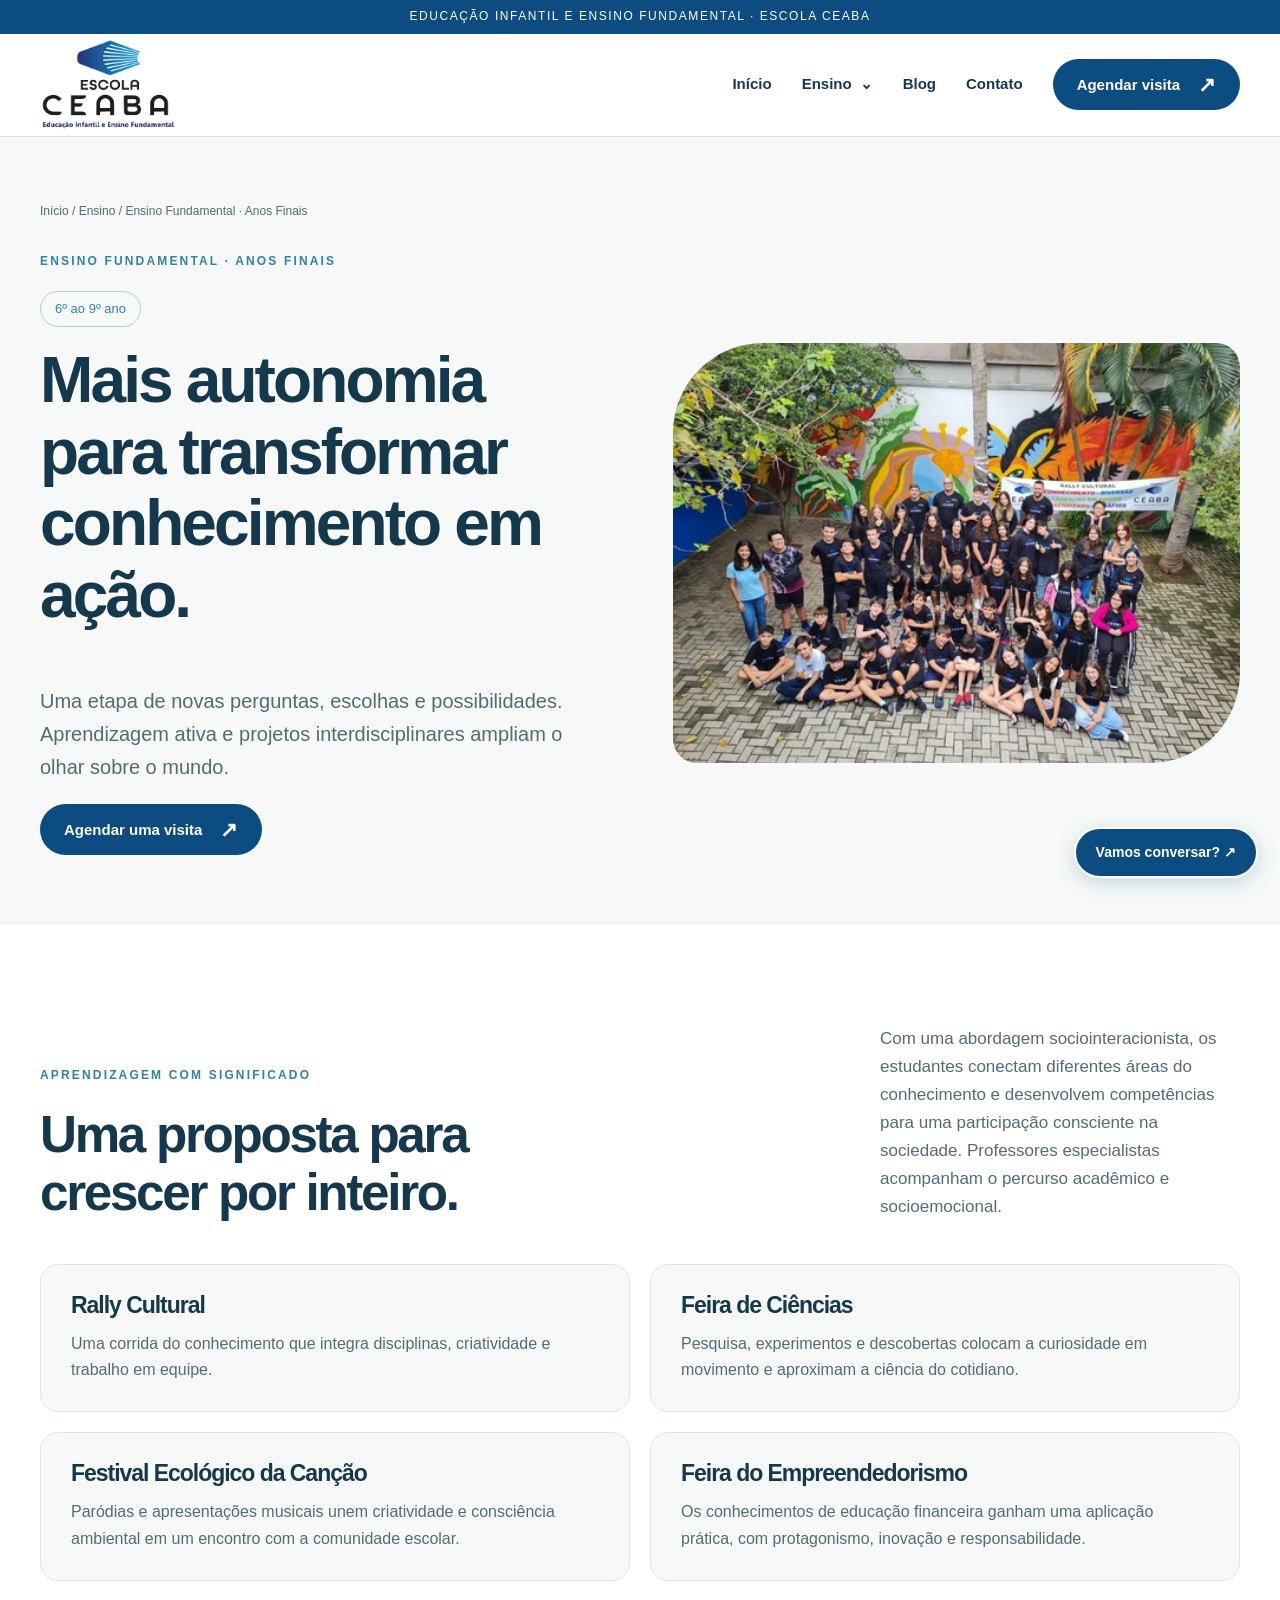
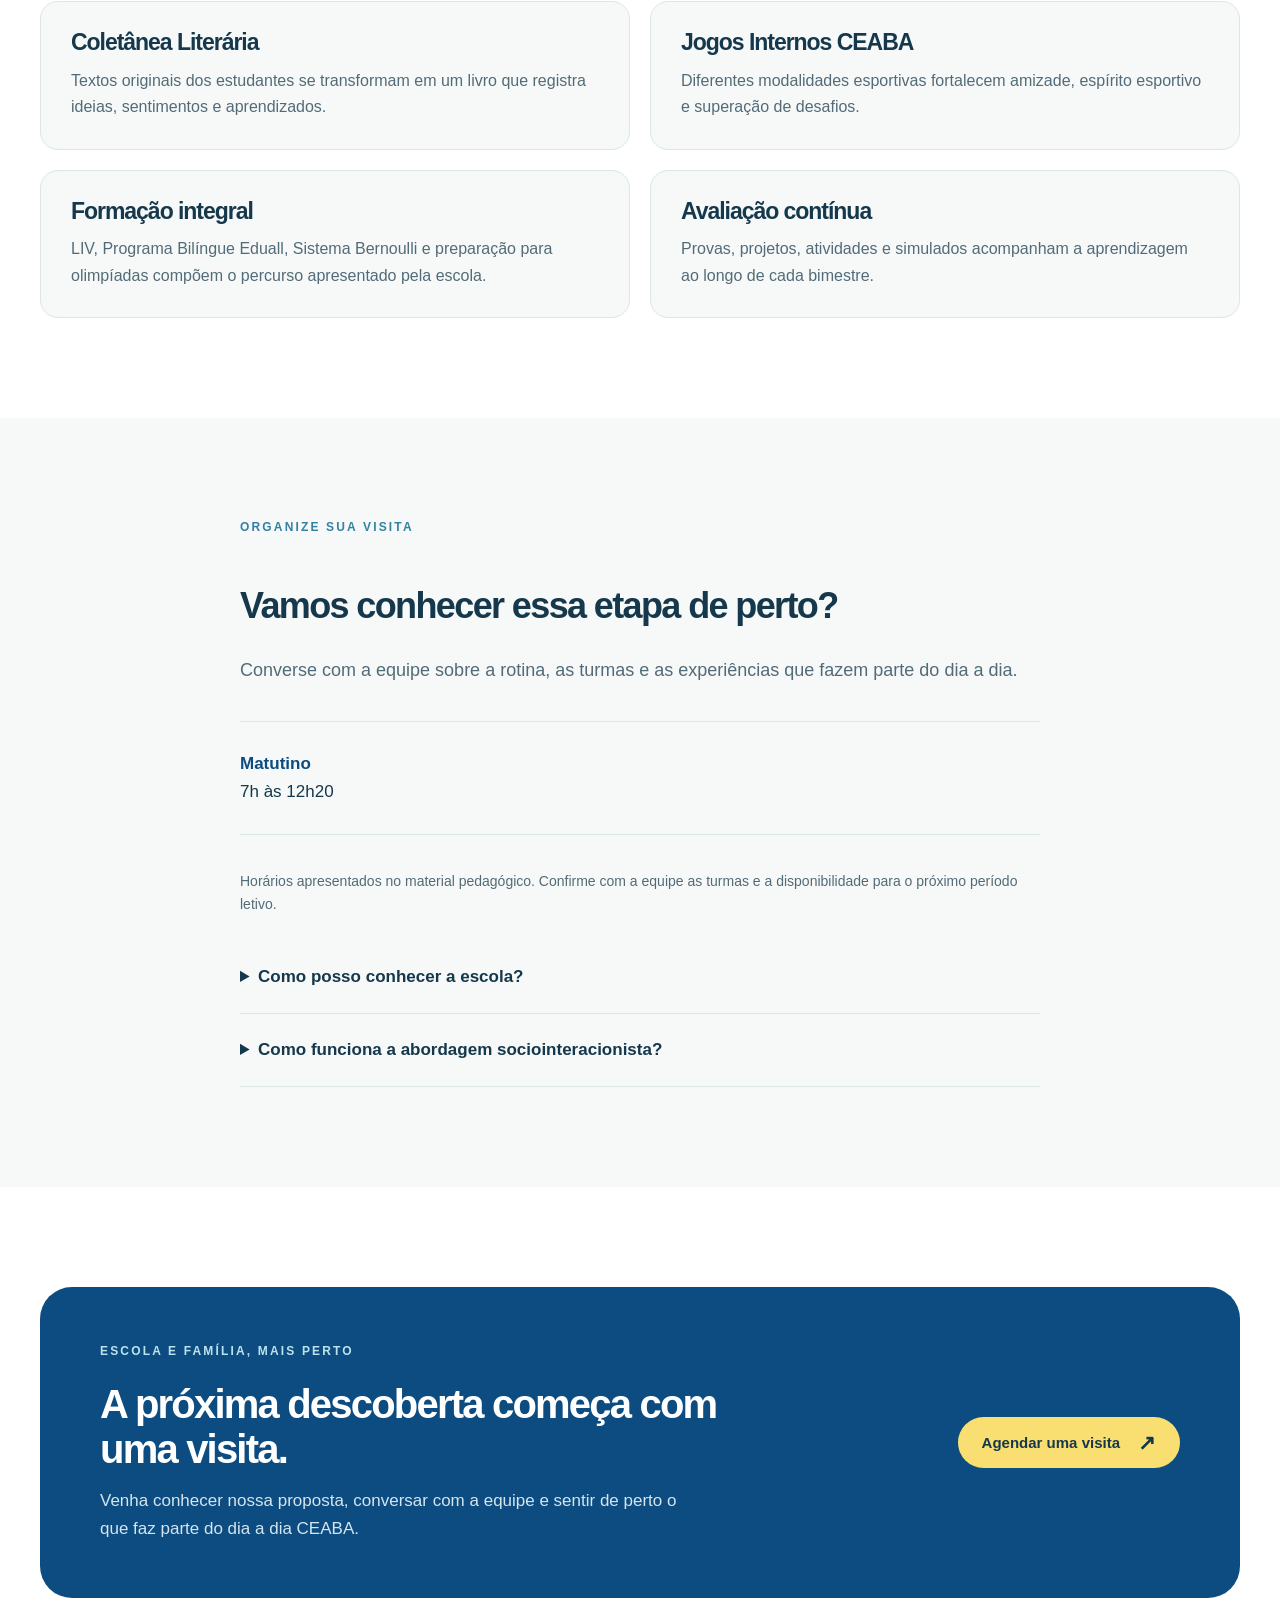
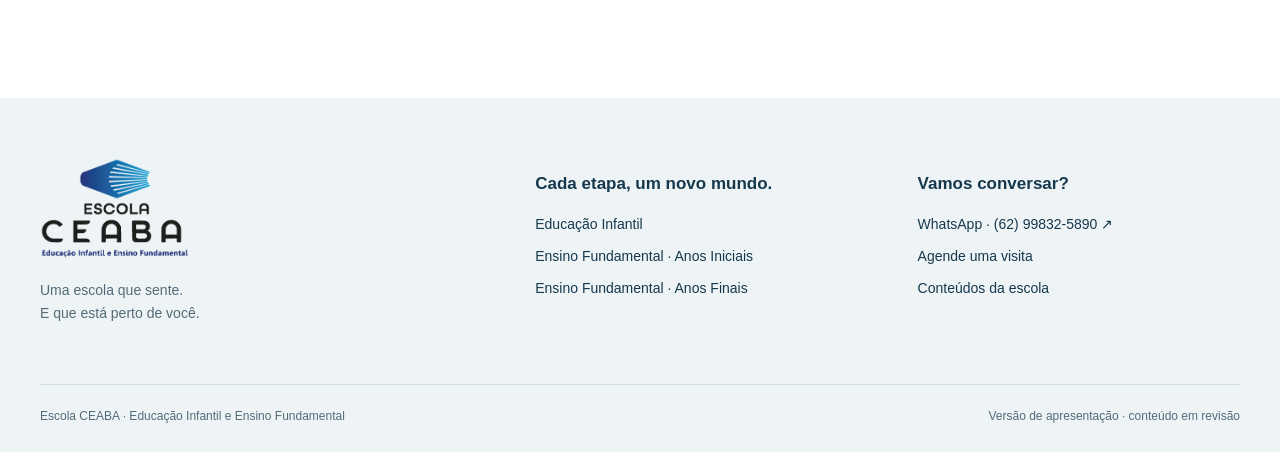
==== public/anos-finais.html @ 1a205216 "Cria primeira prévia do site CEABA compatível com HostGator" ====
<!doctype html>
<html lang="pt-BR"><head><meta charset="utf-8"><meta name="viewport" content="width=device-width,initial-scale=1">
<title>Ensino Fundamental · Anos Finais | Escola CEABA</title><meta name="description" content="Uma etapa de novas perguntas, escolhas e possibilidades. Aprendizagem ativa e projetos interdisciplinares ampliam o olhar sobre o mundo.">
<meta name="robots" content="noindex,nofollow"><meta name="theme-color" content="#0d4c80">
<meta property="og:title" content="Ensino Fundamental · Anos Finais | Escola CEABA"><meta property="og:description" content="Uma etapa de novas perguntas, escolhas e possibilidades. Aprendizagem ativa e projetos interdisciplinares ampliam o olhar sobre o mundo."><meta property="og:type" content="website"><meta property="og:locale" content="pt_BR">
<link rel="icon" href="assets/logo.png"><link rel="stylesheet" href="assets/style.css"><script src="assets/app.js" defer></script></head>
<body><a class="skip" href="#conteudo">Pular para o conteúdo</a><div class="topline">EDUCAÇÃO INFANTIL E ENSINO FUNDAMENTAL · ESCOLA CEABA</div>
<header class="header"><div class="wrap"><a class="brand" href="index.html" aria-label="Escola CEABA — início"><img src="assets/logo.png" alt="Escola CEABA" width="137" height="91"></a>
<button class="mobile-toggle" aria-controls="navigation" aria-expanded="false">Menu ☰</button>
<nav class="nav" id="navigation" aria-label="Navegação principal"><a href="index.html">Início</a><details><summary>Ensino</summary><div class="subnav"><a href="educacao-infantil.html">Educação Infantil</a><a href="anos-iniciais.html">Anos Iniciais · 1º ao 5º</a><a href="anos-finais.html" aria-current="page">Anos Finais · 6º ao 9º</a></div></details><a href="blog.html">Blog</a><a href="contato.html">Contato</a><a class="button " href="https://wa.me/5562998325890?text=Ol%C3%A1%21%20Estou%20entrando%20em%20contato%20atrav%C3%A9s%20do%20SITE%20para%20agendar%20uma%20visita." target="_blank" rel="noopener noreferrer">Agendar visita<span class="arrow" aria-hidden="true">↗</span></a></nav></div></header>
<main id="conteudo"><section class="page-hero"><div class="wrap"><div class="crumb"><a href="index.html">Início</a> / Ensino / Ensino Fundamental · Anos Finais</div><div class="split"><div><span class="eyebrow">Ensino Fundamental · Anos Finais</span><span class="age">6º ao 9º ano</span><h1>Mais autonomia para transformar conhecimento em ação.</h1><p class="lead">Uma etapa de novas perguntas, escolhas e possibilidades. Aprendizagem ativa e projetos interdisciplinares ampliam o olhar sobre o mundo.</p><a class="button " href="https://wa.me/5562998325890?text=Ol%C3%A1%21%20Estou%20entrando%20em%20contato%20atrav%C3%A9s%20do%20SITE%20para%20agendar%20uma%20visita." target="_blank" rel="noopener noreferrer">Agendar uma visita<span class="arrow" aria-hidden="true">↗</span></a></div><img src="assets/finais.webp" alt="Vivência pedagógica da Escola CEABA" class="" loading="eager" decoding="async"></div></div></section><section class="section"><div class="wrap"><div class="section-head"><div><span class="eyebrow">APRENDIZAGEM COM SIGNIFICADO</span><h2>Uma proposta para<br>crescer por inteiro.</h2></div><p>Com uma abordagem sociointeracionista, os estudantes conectam diferentes áreas do conhecimento e desenvolvem competências para uma participação consciente na sociedade. Professores especialistas acompanham o percurso acadêmico e socioemocional.</p></div><div class="projects"><article class="project"><h3>Rally Cultural</h3><p>Uma corrida do conhecimento que integra disciplinas, criatividade e trabalho em equipe.</p></article><article class="project"><h3>Feira de Ciências</h3><p>Pesquisa, experimentos e descobertas colocam a curiosidade em movimento e aproximam a ciência do cotidiano.</p></article><article class="project"><h3>Festival Ecológico da Canção</h3><p>Paródias e apresentações musicais unem criatividade e consciência ambiental em um encontro com a comunidade escolar.</p></article><article class="project"><h3>Feira do Empreendedorismo</h3><p>Os conhecimentos de educação financeira ganham uma aplicação prática, com protagonismo, inovação e responsabilidade.</p></article><article class="project"><h3>Coletânea Literária</h3><p>Textos originais dos estudantes se transformam em um livro que registra ideias, sentimentos e aprendizados.</p></article><article class="project"><h3>Jogos Internos CEABA</h3><p>Diferentes modalidades esportivas fortalecem amizade, espírito esportivo e superação de desafios.</p></article><article class="project"><h3>Formação integral</h3><p>LIV, Programa Bilíngue Eduall, Sistema Bernoulli e preparação para olimpíadas compõem o percurso apresentado pela escola.</p></article><article class="project"><h3>Avaliação contínua</h3><p>Provas, projetos, atividades e simulados acompanham a aprendizagem ao longo de cada bimestre.</p></article></div></div></section><section class="section soft"><div class="wrap content"><span class="eyebrow">ORGANIZE SUA VISITA</span><h2>Vamos conhecer essa etapa de perto?</h2><p>Converse com a equipe sobre a rotina, as turmas e as experiências que fazem parte do dia a dia.</p><div class="schedule"><div><strong>Matutino</strong>7h às 12h20</div></div><p style="font-size:14px">Horários apresentados no material pedagógico. Confirme com a equipe as turmas e a disponibilidade para o próximo período letivo.</p><div class="faq"><details><summary>Como posso conhecer a escola?</summary><p>Agende uma visita pelo WhatsApp. Nossa equipe poderá conversar sobre a proposta pedagógica e combinar um horário para receber sua família.</p></details><details><summary>Como funciona a abordagem sociointeracionista?</summary><p>A aprendizagem é construída por meio das interações, das experiências e da participação ativa dos estudantes. O professor faz a mediação, reconhecendo o repertório e o desenvolvimento de cada aluno.</p></details></div></div></section><section class="section"><div class="wrap"><div class="wide-cta"><div><span class="eyebrow" style="color:#bce3ed">ESCOLA E FAMÍLIA, MAIS PERTO</span><h2>A próxima descoberta começa com uma visita.</h2><p>Venha conhecer nossa proposta, conversar com a equipe e sentir de perto o que faz parte do dia a dia CEABA.</p></div><a class="button yellow" href="https://wa.me/5562998325890?text=Ol%C3%A1%21%20Estou%20entrando%20em%20contato%20atrav%C3%A9s%20do%20SITE%20para%20agendar%20uma%20visita." target="_blank" rel="noopener noreferrer">Agendar uma visita<span class="arrow" aria-hidden="true">↗</span></a></div></div></section></main>
<footer class="footer"><div class="wrap"><div class="footer-grid"><div><img src="assets/logo.png" alt="Escola CEABA" width="150" height="101" loading="lazy"><p>Uma escola que sente.<br>E que está perto de você.</p></div><div><h3>Cada etapa, um novo mundo.</h3><a href="educacao-infantil.html">Educação Infantil</a><a href="anos-iniciais.html">Ensino Fundamental · Anos Iniciais</a><a href="anos-finais.html">Ensino Fundamental · Anos Finais</a></div><div><h3>Vamos conversar?</h3><a href="https://wa.me/5562998325890?text=Ol%C3%A1%21%20Estou%20entrando%20em%20contato%20atrav%C3%A9s%20do%20SITE%20para%20agendar%20uma%20visita." target="_blank" rel="noopener noreferrer">WhatsApp · (62) 99832-5890 ↗</a><a href="contato.html">Agende uma visita</a><a href="blog.html">Conteúdos da escola</a></div></div><div class="footer-bottom"><span>Escola CEABA · Educação Infantil e Ensino Fundamental</span><span>Versão de apresentação · conteúdo em revisão</span></div></div></footer>
<a class="whatsapp" href="https://wa.me/5562998325890?text=Ol%C3%A1%21%20Estou%20entrando%20em%20contato%20atrav%C3%A9s%20do%20SITE%20para%20agendar%20uma%20visita." target="_blank" rel="noopener noreferrer" aria-label="Conversar com a Escola CEABA pelo WhatsApp (abre em nova aba)">Vamos conversar? ↗</a></body></html>
---- public/assets/style.css ----
@charset "UTF-8";
:root{--navy:#0d4c80;--blue:#3381a4;--sky:#86ccdb;--ink:#16384c;--muted:#536b78;--paper:#f6f9f8;--yellow:#f9df72;--line:#dce6e9;--radius:24px}*{box-sizing:border-box}html{scroll-behavior:smooth;scroll-padding-top:120px}body{margin:0;color:var(--ink);font-family:"Trebuchet MS",Arial,sans-serif;font-size:17px;line-height:1.65;background:white}a{color:inherit;text-decoration:none}button{font:inherit;cursor:pointer}img{max-width:100%;display:block}h1,h2,h3,p{margin-top:0}h1,h2,h3{line-height:1.12;letter-spacing:-.045em}h1{font-size:clamp(44px,5.8vw,84px);font-weight:700}h2{font-size:clamp(32px,4vw,53px)}h3{font-size:26px}p{color:var(--muted)}.wrap{width:min(1200px,calc(100% - 64px));margin:auto}.skip{position:fixed;top:-100px;left:16px;padding:12px;background:white;z-index:100}.skip:focus{top:12px}:focus-visible{outline:3px solid #be6a00;outline-offset:5px}.topline{background:var(--navy);color:white;font-size:12px;letter-spacing:.13em;padding:7px;text-align:center}.header{position:sticky;top:0;background:#fffffff5;backdrop-filter:blur(15px);z-index:20;border-bottom:1px solid var(--line)}.header .wrap{display:flex;align-items:center;justify-content:space-between;gap:30px;min-height:102px}.brand img{width:137px;height:91px;object-fit:contain}.nav{display:flex;gap:30px;align-items:center;font-size:15px;font-weight:700}.nav>a:not(.button),.nav summary{padding:16px 0}.nav a[aria-current=page]{color:var(--blue)}.nav details{position:relative}.nav summary{cursor:pointer;list-style:none}.nav summary::after{content:'⌄';margin-left:8px}.subnav{position:absolute;top:100%;left:-22px;min-width:260px;background:white;box-shadow:0 15px 40px #123b5020;padding:14px;border-radius:15px;border:1px solid var(--line)}.subnav a{display:block;padding:12px;border-radius:8px}.subnav a:hover{background:var(--paper)}.button{display:inline-flex;align-items:center;justify-content:center;gap:18px;border:1px solid transparent;background:var(--navy);color:white;border-radius:100px;padding:14px 23px;font-size:15px;font-weight:700;line-height:1.4;transition:background .2s,transform .2s}.button:hover{background:#07395f;transform:translateY(-2px)}.button.light{background:white;color:var(--navy)}.button.yellow{background:var(--yellow);color:var(--ink)}.button.outline{background:transparent;color:var(--navy);border-color:#8aa4b4}.arrow{font-size:21px;line-height:1}.mobile-toggle{display:none}.eyebrow{display:block;text-transform:uppercase;font-size:12px;letter-spacing:.18em;font-weight:700;color:var(--blue);margin-bottom:20px}.hero{background:var(--paper);position:relative;overflow:hidden}.hero-grid{display:grid;grid-template-columns:1.03fr 1fr;gap:50px;align-items:center;padding-top:74px;padding-bottom:76px}.hero h1{margin-bottom:26px}.hero h1 em{font-style:normal;color:var(--blue)}.hero .intro{max-width:480px;font-size:18px;margin-bottom:30px}.hero-actions{display:flex;gap:22px;align-items:center;flex-wrap:wrap}.text-link{font-weight:700;font-size:15px;border-bottom:1px solid #8ca6b5;padding:6px 0}.hero-visual{position:relative;padding:24px 0 34px 30px;min-height:525px}.photo-main{width:78%;height:470px;object-fit:cover;image-rendering:auto;border-radius:150px 150px 26px 26px;position:relative;z-index:2}.photo-small{position:absolute;bottom:0;right:0;width:45%;height:250px;object-fit:cover;border:8px solid var(--paper);border-radius:90px 20px 90px 20px;z-index:3}.visual-circle{width:440px;height:440px;position:absolute;right:-30px;top:15px;border-radius:50%;background:#dceff2}.sun{position:absolute;left:0;top:5px;color:var(--blue);font-size:76px;line-height:1;z-index:3}.photo-note{position:absolute;bottom:5px;left:0;z-index:4;background:white;padding:15px 22px;border-radius:14px;box-shadow:0 6px 25px #173d4912;font-size:13px;line-height:1.4}.photo-note strong{display:block;color:var(--navy);font-size:17px}.hero-bottom{border-top:1px solid var(--line);display:flex;justify-content:space-between;gap:20px;padding:22px 0;font-size:13px;color:var(--muted)}.hero-bottom span::before{content:'✦';color:var(--blue);margin-right:10px}.section{padding:100px 0}.section.soft{background:var(--paper)}.section-head{display:flex;justify-content:space-between;gap:60px;align-items:flex-end;margin-bottom:43px}.section-head h2{max-width:600px;margin-bottom:0}.section-head p{max-width:360px;margin:0}.stages{display:grid;grid-template-columns:repeat(3,1fr);gap:25px}.stage{border-radius:var(--radius);overflow:hidden;background:var(--paper);border:1px solid var(--line);transition:transform .2s}.stage:hover{transform:translateY(-6px)}.stage>img{width:100%;height:270px;object-fit:cover}.stage-body{padding:28px}.stage .label{font-size:12px;color:var(--blue);text-transform:uppercase;letter-spacing:.1em}.stage h3{margin:10px 0 15px}.stage p{font-size:15px}.stage .more{display:flex;align-items:center;justify-content:space-between;font-size:14px;font-weight:700;padding-top:18px;border-top:1px solid var(--line);color:var(--navy)}.split{display:grid;grid-template-columns:1fr 1fr;gap:85px;align-items:center}.split-photo{position:relative}.split-photo>img{width:100%;height:510px;object-fit:cover;border-radius:26px 120px 26px 26px}.caption{margin-top:15px;font-size:12px;letter-spacing:.05em;color:var(--muted)}.quote-mark{font-size:80px;color:var(--sky);line-height:1;display:block}.split p{font-size:18px}.pillars{display:grid;grid-template-columns:repeat(4,1fr);gap:35px}.pillar{border-top:1px solid #9db5c3;padding-top:25px}.pillar-number{color:var(--blue);font-size:13px;margin-bottom:28px;display:block}.pillar h3{font-size:24px;letter-spacing:-.035em}.pillar p{font-size:15px}.wide-cta{background:var(--navy);color:white;border-radius:32px;padding:55px 60px;display:flex;align-items:center;justify-content:space-between;gap:30px;position:relative;overflow:hidden}.wide-cta h2{font-size:40px;max-width:620px;margin-bottom:15px}.wide-cta p{color:#d4e5ef;margin-bottom:0;max-width:590px}.wide-cta .button{flex-shrink:0}.story-grid{display:grid;grid-template-columns:repeat(3,1fr);gap:30px}.story img{width:100%;height:240px;object-fit:cover;border-radius:20px}.story .eyebrow{margin-top:24px;margin-bottom:12px;font-size:10px}.story h3{font-size:26px}.story p{font-size:15px}.story a:hover h3{text-decoration:underline}.footer{padding:60px 0 25px;background:#eef4f6}.footer-grid{display:grid;grid-template-columns:1.35fr 1fr 1fr;gap:60px}.footer img{width:150px;margin-bottom:20px}.footer p,.footer a{font-size:14px}.footer h3{font-size:17px;letter-spacing:0;margin:16px 0 20px}.footer a{display:block;margin:9px 0}.footer a:hover{text-decoration:underline}.footer-bottom{border-top:1px solid #d2dfe4;margin-top:45px;padding-top:22px;display:flex;justify-content:space-between;font-size:12px;color:var(--muted)}.whatsapp{position:fixed;bottom:22px;right:22px;z-index:30;background:var(--navy);color:white;box-shadow:0 5px 20px #0d4c8033;border:2px solid white;border-radius:40px;padding:12px 20px;font-size:14px;font-weight:700}.page-hero{padding:65px 0 70px;background:var(--paper)}.crumb{font-size:12px;color:var(--muted);margin-bottom:30px}.page-hero h1{font-size:clamp(40px,5vw,65px);max-width:800px}.page-hero .lead{font-size:20px;max-width:700px}.page-hero .split{gap:65px}.page-hero img{width:100%;height:420px;object-fit:cover;border-radius:90px 24px 90px 24px}.age{display:inline-block;margin-bottom:18px;border:1px solid #b2cbd5;border-radius:40px;padding:6px 14px;color:var(--blue);font-size:13px}.content{max-width:800px;margin:auto}.content h2{font-size:36px;margin-top:48px}.content p{font-size:18px}.projects{display:grid;grid-template-columns:1fr 1fr;gap:20px}.project{padding:28px 30px;background:var(--paper);border-radius:18px;border:1px solid var(--line)}.project h3{font-size:23px;margin-bottom:12px}.project p{font-size:16px;margin:0}.schedule{display:flex;gap:35px;padding:28px 0;border-top:1px solid var(--line);border-bottom:1px solid var(--line);margin:35px 0}.schedule strong{display:block;color:var(--navy)}.faq{margin-top:25px}.faq details{border-bottom:1px solid var(--line);padding:22px 0}.faq summary{font-weight:700;cursor:pointer}.faq p{padding-top:15px;margin-bottom:0}.contact-grid{display:grid;grid-template-columns:1fr 1fr;gap:50px}.contact-box{border:1px solid var(--line);border-radius:24px;padding:36px}.contact-box h2{font-size:30px}.contact-box ul{padding-left:20px;color:var(--muted)}.notice{background:#fff9e7;padding:20px 25px;border-left:3px solid #e8c45c;border-radius:5px;color:#615337;font-size:14px}.article-meta{font-size:12px;text-transform:uppercase;letter-spacing:.12em;color:var(--blue)}.article-cover{width:100%;max-height:480px;object-fit:cover;border-radius:24px;margin-bottom:45px}.article-nav{margin-bottom:30px}.visually-hidden{position:absolute;width:1px;height:1px;overflow:hidden;clip:rect(0,0,0,0)}
@media(min-width:1450px){.hero-grid{padding-top:90px;padding-bottom:90px}}@media(max-width:1000px){.nav{gap:18px}.header .wrap{gap:20px}.hero-grid{gap:20px}.hero-visual{min-height:450px}.photo-main{height:390px}.photo-small{height:220px}.visual-circle{width:330px;height:330px}.split{gap:40px}.pillars{grid-template-columns:1fr 1fr}.stage>img{height:220px}.stage-body{padding:22px}.wide-cta{padding:40px}.wide-cta h2{font-size:34px}.nav .button{padding:12px 17px}}
@media(max-width:760px){.wrap{width:calc(100% - 36px)}.topline{font-size:10px}.header .wrap{min-height:82px}.brand img{width:111px;height:73px}.mobile-toggle{display:block;padding:10px 16px;background:white;border:1px solid var(--line);border-radius:30px;font-size:14px}.nav{display:none;position:absolute;top:100%;left:0;width:100%;background:white;padding:20px;box-shadow:0 20px 30px #123b5015;align-items:stretch;gap:7px;border-bottom:1px solid var(--line)}.nav.open{display:flex;flex-direction:column}.nav>a:not(.button),.nav summary{padding:10px}.subnav{position:static;box-shadow:none;margin-bottom:10px;min-width:0;border:0;background:var(--paper)}.hero-grid{grid-template-columns:1fr;padding-top:45px;padding-bottom:35px}.hero h1{font-size:52px;max-width:520px}.hero .intro{font-size:17px}.hero-visual{width:min(500px,100%);margin:20px auto 0;min-height:400px;padding-left:20px}.photo-main{height:350px}.photo-small{height:205px}.visual-circle{right:0;width:300px;height:300px}.sun{font-size:60px}.photo-note{padding:12px 16px;font-size:11px}.photo-note strong{font-size:15px}.hero-bottom{flex-wrap:wrap;justify-content:center;gap:10px 22px;font-size:11px}.section{padding:62px 0}.section-head{display:block;margin-bottom:30px}.section-head p{margin-top:22px}.stages,.story-grid{grid-template-columns:1fr}.stage{display:grid;grid-template-columns:38% 1fr}.stage>img{height:100%;min-height:280px}.stage-body{padding:22px}.stage h3{font-size:27px}.split,.contact-grid{grid-template-columns:1fr;gap:35px}.split-photo>img{height:390px}.split h2{font-size:36px}.pillar-number{margin-bottom:18px}.pillar h3{font-size:23px}.pillars{gap:25px}.wide-cta{display:block;padding:33px 27px;border-radius:24px}.wide-cta h2{font-size:33px}.wide-cta .button{margin-top:25px}.story-grid{gap:40px}.story{display:grid;grid-template-columns:1fr}.story img{height:270px}.footer-grid{grid-template-columns:1fr;gap:20px}.footer-bottom{display:block;padding-bottom:55px}.footer-bottom span{display:block;margin-bottom:7px}.whatsapp{font-size:12px;padding:10px 15px;right:14px;bottom:14px}.page-hero{padding:40px 0 45px}.page-hero .split{gap:30px}.page-hero h1{font-size:44px}.page-hero img{height:320px}.projects{grid-template-columns:1fr}.schedule{flex-direction:column;gap:15px}.content h2{font-size:30px}.contact-box{padding:26px}}@media(prefers-reduced-motion:reduce){html{scroll-behavior:auto}*,*::before,*::after{transition:none!important;animation:none!important}}
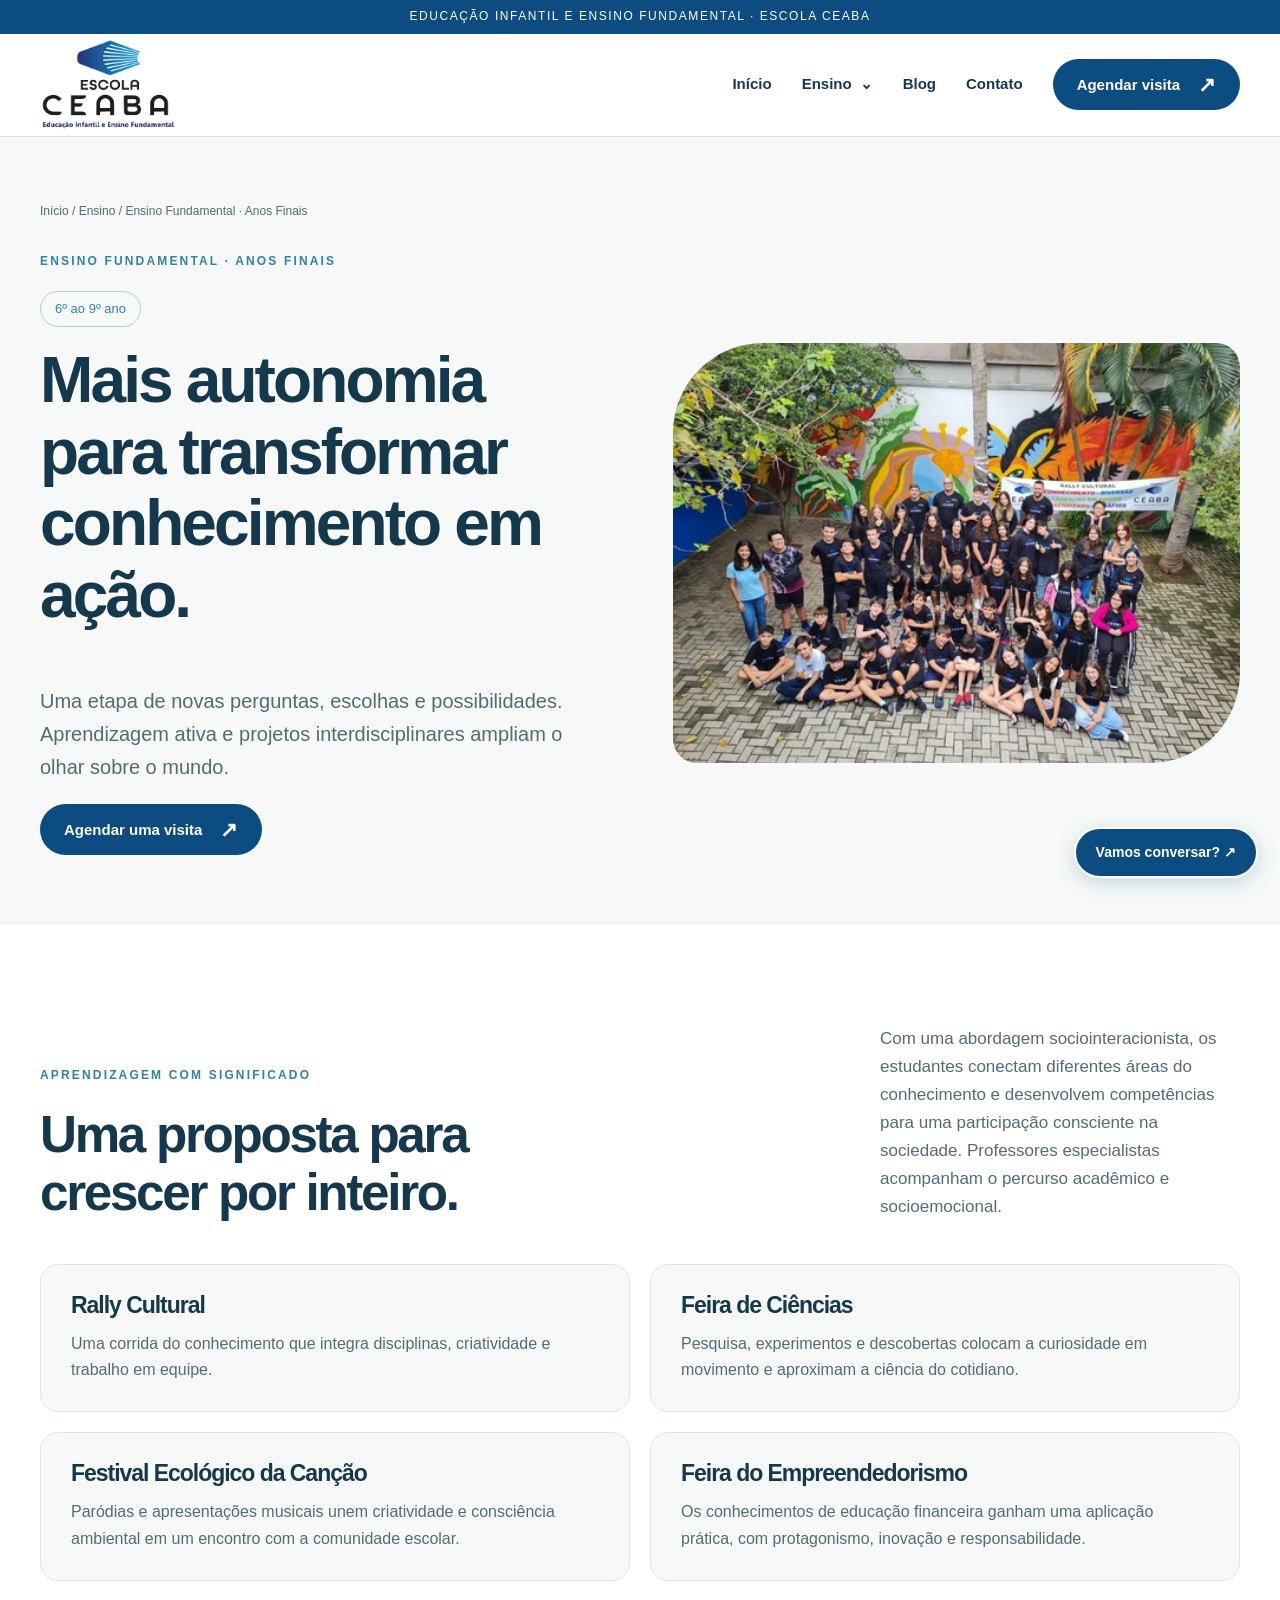
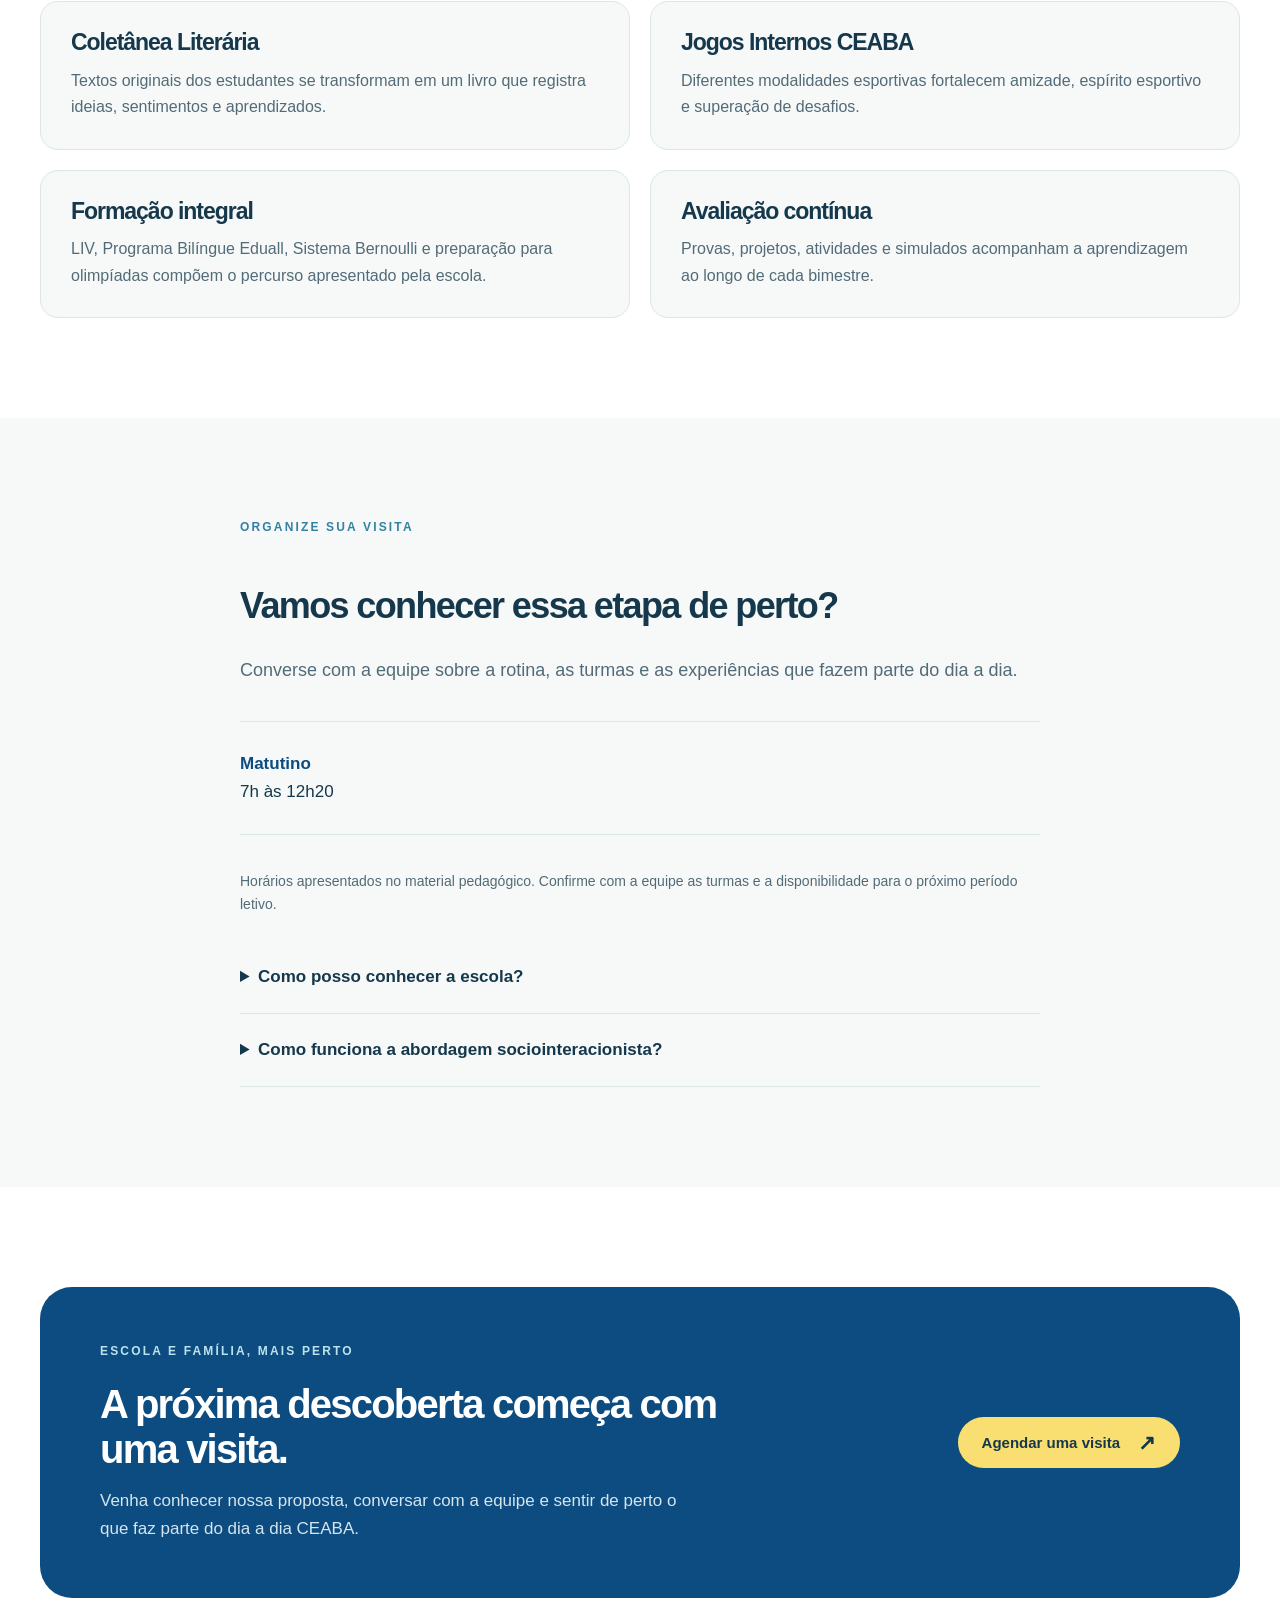
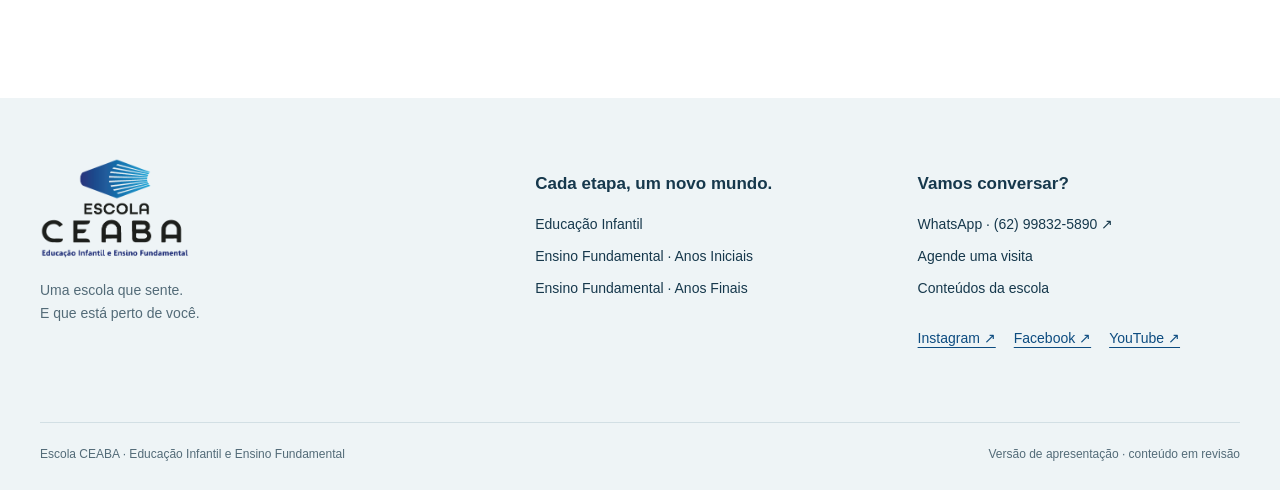
==== commit eb590e68: "Adiciona redes sociais oficiais e registra necessidade de painel" ====
--- a/public/anos-finais.html
+++ b/public/anos-finais.html
@@ -9,5 +9,5 @@
 <button class="mobile-toggle" aria-controls="navigation" aria-expanded="false">Menu ☰</button>
 <nav class="nav" id="navigation" aria-label="Navegação principal"><a href="index.html">Início</a><details><summary>Ensino</summary><div class="subnav"><a href="educacao-infantil.html">Educação Infantil</a><a href="anos-iniciais.html">Anos Iniciais · 1º ao 5º</a><a href="anos-finais.html" aria-current="page">Anos Finais · 6º ao 9º</a></div></details><a href="blog.html">Blog</a><a href="contato.html">Contato</a><a class="button " href="https://wa.me/5562998325890?text=Ol%C3%A1%21%20Estou%20entrando%20em%20contato%20atrav%C3%A9s%20do%20SITE%20para%20agendar%20uma%20visita." target="_blank" rel="noopener noreferrer">Agendar visita<span class="arrow" aria-hidden="true">↗</span></a></nav></div></header>
 <main id="conteudo"><section class="page-hero"><div class="wrap"><div class="crumb"><a href="index.html">Início</a> / Ensino / Ensino Fundamental · Anos Finais</div><div class="split"><div><span class="eyebrow">Ensino Fundamental · Anos Finais</span><span class="age">6º ao 9º ano</span><h1>Mais autonomia para transformar conhecimento em ação.</h1><p class="lead">Uma etapa de novas perguntas, escolhas e possibilidades. Aprendizagem ativa e projetos interdisciplinares ampliam o olhar sobre o mundo.</p><a class="button " href="https://wa.me/5562998325890?text=Ol%C3%A1%21%20Estou%20entrando%20em%20contato%20atrav%C3%A9s%20do%20SITE%20para%20agendar%20uma%20visita." target="_blank" rel="noopener noreferrer">Agendar uma visita<span class="arrow" aria-hidden="true">↗</span></a></div><img src="assets/finais.webp" alt="Vivência pedagógica da Escola CEABA" class="" loading="eager" decoding="async"></div></div></section><section class="section"><div class="wrap"><div class="section-head"><div><span class="eyebrow">APRENDIZAGEM COM SIGNIFICADO</span><h2>Uma proposta para<br>crescer por inteiro.</h2></div><p>Com uma abordagem sociointeracionista, os estudantes conectam diferentes áreas do conhecimento e desenvolvem competências para uma participação consciente na sociedade. Professores especialistas acompanham o percurso acadêmico e socioemocional.</p></div><div class="projects"><article class="project"><h3>Rally Cultural</h3><p>Uma corrida do conhecimento que integra disciplinas, criatividade e trabalho em equipe.</p></article><article class="project"><h3>Feira de Ciências</h3><p>Pesquisa, experimentos e descobertas colocam a curiosidade em movimento e aproximam a ciência do cotidiano.</p></article><article class="project"><h3>Festival Ecológico da Canção</h3><p>Paródias e apresentações musicais unem criatividade e consciência ambiental em um encontro com a comunidade escolar.</p></article><article class="project"><h3>Feira do Empreendedorismo</h3><p>Os conhecimentos de educação financeira ganham uma aplicação prática, com protagonismo, inovação e responsabilidade.</p></article><article class="project"><h3>Coletânea Literária</h3><p>Textos originais dos estudantes se transformam em um livro que registra ideias, sentimentos e aprendizados.</p></article><article class="project"><h3>Jogos Internos CEABA</h3><p>Diferentes modalidades esportivas fortalecem amizade, espírito esportivo e superação de desafios.</p></article><article class="project"><h3>Formação integral</h3><p>LIV, Programa Bilíngue Eduall, Sistema Bernoulli e preparação para olimpíadas compõem o percurso apresentado pela escola.</p></article><article class="project"><h3>Avaliação contínua</h3><p>Provas, projetos, atividades e simulados acompanham a aprendizagem ao longo de cada bimestre.</p></article></div></div></section><section class="section soft"><div class="wrap content"><span class="eyebrow">ORGANIZE SUA VISITA</span><h2>Vamos conhecer essa etapa de perto?</h2><p>Converse com a equipe sobre a rotina, as turmas e as experiências que fazem parte do dia a dia.</p><div class="schedule"><div><strong>Matutino</strong>7h às 12h20</div></div><p style="font-size:14px">Horários apresentados no material pedagógico. Confirme com a equipe as turmas e a disponibilidade para o próximo período letivo.</p><div class="faq"><details><summary>Como posso conhecer a escola?</summary><p>Agende uma visita pelo WhatsApp. Nossa equipe poderá conversar sobre a proposta pedagógica e combinar um horário para receber sua família.</p></details><details><summary>Como funciona a abordagem sociointeracionista?</summary><p>A aprendizagem é construída por meio das interações, das experiências e da participação ativa dos estudantes. O professor faz a mediação, reconhecendo o repertório e o desenvolvimento de cada aluno.</p></details></div></div></section><section class="section"><div class="wrap"><div class="wide-cta"><div><span class="eyebrow" style="color:#bce3ed">ESCOLA E FAMÍLIA, MAIS PERTO</span><h2>A próxima descoberta começa com uma visita.</h2><p>Venha conhecer nossa proposta, conversar com a equipe e sentir de perto o que faz parte do dia a dia CEABA.</p></div><a class="button yellow" href="https://wa.me/5562998325890?text=Ol%C3%A1%21%20Estou%20entrando%20em%20contato%20atrav%C3%A9s%20do%20SITE%20para%20agendar%20uma%20visita." target="_blank" rel="noopener noreferrer">Agendar uma visita<span class="arrow" aria-hidden="true">↗</span></a></div></div></section></main>
-<footer class="footer"><div class="wrap"><div class="footer-grid"><div><img src="assets/logo.png" alt="Escola CEABA" width="150" height="101" loading="lazy"><p>Uma escola que sente.<br>E que está perto de você.</p></div><div><h3>Cada etapa, um novo mundo.</h3><a href="educacao-infantil.html">Educação Infantil</a><a href="anos-iniciais.html">Ensino Fundamental · Anos Iniciais</a><a href="anos-finais.html">Ensino Fundamental · Anos Finais</a></div><div><h3>Vamos conversar?</h3><a href="https://wa.me/5562998325890?text=Ol%C3%A1%21%20Estou%20entrando%20em%20contato%20atrav%C3%A9s%20do%20SITE%20para%20agendar%20uma%20visita." target="_blank" rel="noopener noreferrer">WhatsApp · (62) 99832-5890 ↗</a><a href="contato.html">Agende uma visita</a><a href="blog.html">Conteúdos da escola</a></div></div><div class="footer-bottom"><span>Escola CEABA · Educação Infantil e Ensino Fundamental</span><span>Versão de apresentação · conteúdo em revisão</span></div></div></footer>
+<footer class="footer"><div class="wrap"><div class="footer-grid"><div><img src="assets/logo.png" alt="Escola CEABA" width="150" height="101" loading="lazy"><p>Uma escola que sente.<br>E que está perto de você.</p></div><div><h3>Cada etapa, um novo mundo.</h3><a href="educacao-infantil.html">Educação Infantil</a><a href="anos-iniciais.html">Ensino Fundamental · Anos Iniciais</a><a href="anos-finais.html">Ensino Fundamental · Anos Finais</a></div><div><h3>Vamos conversar?</h3><a href="https://wa.me/5562998325890?text=Ol%C3%A1%21%20Estou%20entrando%20em%20contato%20atrav%C3%A9s%20do%20SITE%20para%20agendar%20uma%20visita." target="_blank" rel="noopener noreferrer">WhatsApp · (62) 99832-5890 ↗</a><a href="contato.html">Agende uma visita</a><a href="blog.html">Conteúdos da escola</a><div class="social-links" aria-label="Redes sociais da Escola CEABA"><a href="https://www.instagram.com/escola.ceaba" target="_blank" rel="noopener noreferrer" aria-label="Instagram da Escola CEABA (abre em nova aba)">Instagram ↗</a><a href="https://www.facebook.com/ceabagoiania" target="_blank" rel="noopener noreferrer" aria-label="Facebook da Escola CEABA (abre em nova aba)">Facebook ↗</a><a href="https://www.youtube.com/@escolaceaba/videos" target="_blank" rel="noopener noreferrer" aria-label="YouTube da Escola CEABA (abre em nova aba)">YouTube ↗</a></div></div></div><div class="footer-bottom"><span>Escola CEABA · Educação Infantil e Ensino Fundamental</span><span>Versão de apresentação · conteúdo em revisão</span></div></div></footer>
 <a class="whatsapp" href="https://wa.me/5562998325890?text=Ol%C3%A1%21%20Estou%20entrando%20em%20contato%20atrav%C3%A9s%20do%20SITE%20para%20agendar%20uma%20visita." target="_blank" rel="noopener noreferrer" aria-label="Conversar com a Escola CEABA pelo WhatsApp (abre em nova aba)">Vamos conversar? ↗</a></body></html>
--- a/public/assets/style.css
+++ b/public/assets/style.css
@@ -2,3 +2,5 @@
 :root{--navy:#0d4c80;--blue:#3381a4;--sky:#86ccdb;--ink:#16384c;--muted:#536b78;--paper:#f6f9f8;--yellow:#f9df72;--line:#dce6e9;--radius:24px}*{box-sizing:border-box}html{scroll-behavior:smooth;scroll-padding-top:120px}body{margin:0;color:var(--ink);font-family:"Trebuchet MS",Arial,sans-serif;font-size:17px;line-height:1.65;background:white}a{color:inherit;text-decoration:none}button{font:inherit;cursor:pointer}img{max-width:100%;display:block}h1,h2,h3,p{margin-top:0}h1,h2,h3{line-height:1.12;letter-spacing:-.045em}h1{font-size:clamp(44px,5.8vw,84px);font-weight:700}h2{font-size:clamp(32px,4vw,53px)}h3{font-size:26px}p{color:var(--muted)}.wrap{width:min(1200px,calc(100% - 64px));margin:auto}.skip{position:fixed;top:-100px;left:16px;padding:12px;background:white;z-index:100}.skip:focus{top:12px}:focus-visible{outline:3px solid #be6a00;outline-offset:5px}.topline{background:var(--navy);color:white;font-size:12px;letter-spacing:.13em;padding:7px;text-align:center}.header{position:sticky;top:0;background:#fffffff5;backdrop-filter:blur(15px);z-index:20;border-bottom:1px solid var(--line)}.header .wrap{display:flex;align-items:center;justify-content:space-between;gap:30px;min-height:102px}.brand img{width:137px;height:91px;object-fit:contain}.nav{display:flex;gap:30px;align-items:center;font-size:15px;font-weight:700}.nav>a:not(.button),.nav summary{padding:16px 0}.nav a[aria-current=page]{color:var(--blue)}.nav details{position:relative}.nav summary{cursor:pointer;list-style:none}.nav summary::after{content:'⌄';margin-left:8px}.subnav{position:absolute;top:100%;left:-22px;min-width:260px;background:white;box-shadow:0 15px 40px #123b5020;padding:14px;border-radius:15px;border:1px solid var(--line)}.subnav a{display:block;padding:12px;border-radius:8px}.subnav a:hover{background:var(--paper)}.button{display:inline-flex;align-items:center;justify-content:center;gap:18px;border:1px solid transparent;background:var(--navy);color:white;border-radius:100px;padding:14px 23px;font-size:15px;font-weight:700;line-height:1.4;transition:background .2s,transform .2s}.button:hover{background:#07395f;transform:translateY(-2px)}.button.light{background:white;color:var(--navy)}.button.yellow{background:var(--yellow);color:var(--ink)}.button.outline{background:transparent;color:var(--navy);border-color:#8aa4b4}.arrow{font-size:21px;line-height:1}.mobile-toggle{display:none}.eyebrow{display:block;text-transform:uppercase;font-size:12px;letter-spacing:.18em;font-weight:700;color:var(--blue);margin-bottom:20px}.hero{background:var(--paper);position:relative;overflow:hidden}.hero-grid{display:grid;grid-template-columns:1.03fr 1fr;gap:50px;align-items:center;padding-top:74px;padding-bottom:76px}.hero h1{margin-bottom:26px}.hero h1 em{font-style:normal;color:var(--blue)}.hero .intro{max-width:480px;font-size:18px;margin-bottom:30px}.hero-actions{display:flex;gap:22px;align-items:center;flex-wrap:wrap}.text-link{font-weight:700;font-size:15px;border-bottom:1px solid #8ca6b5;padding:6px 0}.hero-visual{position:relative;padding:24px 0 34px 30px;min-height:525px}.photo-main{width:78%;height:470px;object-fit:cover;image-rendering:auto;border-radius:150px 150px 26px 26px;position:relative;z-index:2}.photo-small{position:absolute;bottom:0;right:0;width:45%;height:250px;object-fit:cover;border:8px solid var(--paper);border-radius:90px 20px 90px 20px;z-index:3}.visual-circle{width:440px;height:440px;position:absolute;right:-30px;top:15px;border-radius:50%;background:#dceff2}.sun{position:absolute;left:0;top:5px;color:var(--blue);font-size:76px;line-height:1;z-index:3}.photo-note{position:absolute;bottom:5px;left:0;z-index:4;background:white;padding:15px 22px;border-radius:14px;box-shadow:0 6px 25px #173d4912;font-size:13px;line-height:1.4}.photo-note strong{display:block;color:var(--navy);font-size:17px}.hero-bottom{border-top:1px solid var(--line);display:flex;justify-content:space-between;gap:20px;padding:22px 0;font-size:13px;color:var(--muted)}.hero-bottom span::before{content:'✦';color:var(--blue);margin-right:10px}.section{padding:100px 0}.section.soft{background:var(--paper)}.section-head{display:flex;justify-content:space-between;gap:60px;align-items:flex-end;margin-bottom:43px}.section-head h2{max-width:600px;margin-bottom:0}.section-head p{max-width:360px;margin:0}.stages{display:grid;grid-template-columns:repeat(3,1fr);gap:25px}.stage{border-radius:var(--radius);overflow:hidden;background:var(--paper);border:1px solid var(--line);transition:transform .2s}.stage:hover{transform:translateY(-6px)}.stage>img{width:100%;height:270px;object-fit:cover}.stage-body{padding:28px}.stage .label{font-size:12px;color:var(--blue);text-transform:uppercase;letter-spacing:.1em}.stage h3{margin:10px 0 15px}.stage p{font-size:15px}.stage .more{display:flex;align-items:center;justify-content:space-between;font-size:14px;font-weight:700;padding-top:18px;border-top:1px solid var(--line);color:var(--navy)}.split{display:grid;grid-template-columns:1fr 1fr;gap:85px;align-items:center}.split-photo{position:relative}.split-photo>img{width:100%;height:510px;object-fit:cover;border-radius:26px 120px 26px 26px}.caption{margin-top:15px;font-size:12px;letter-spacing:.05em;color:var(--muted)}.quote-mark{font-size:80px;color:var(--sky);line-height:1;display:block}.split p{font-size:18px}.pillars{display:grid;grid-template-columns:repeat(4,1fr);gap:35px}.pillar{border-top:1px solid #9db5c3;padding-top:25px}.pillar-number{color:var(--blue);font-size:13px;margin-bottom:28px;display:block}.pillar h3{font-size:24px;letter-spacing:-.035em}.pillar p{font-size:15px}.wide-cta{background:var(--navy);color:white;border-radius:32px;padding:55px 60px;display:flex;align-items:center;justify-content:space-between;gap:30px;position:relative;overflow:hidden}.wide-cta h2{font-size:40px;max-width:620px;margin-bottom:15px}.wide-cta p{color:#d4e5ef;margin-bottom:0;max-width:590px}.wide-cta .button{flex-shrink:0}.story-grid{display:grid;grid-template-columns:repeat(3,1fr);gap:30px}.story img{width:100%;height:240px;object-fit:cover;border-radius:20px}.story .eyebrow{margin-top:24px;margin-bottom:12px;font-size:10px}.story h3{font-size:26px}.story p{font-size:15px}.story a:hover h3{text-decoration:underline}.footer{padding:60px 0 25px;background:#eef4f6}.footer-grid{display:grid;grid-template-columns:1.35fr 1fr 1fr;gap:60px}.footer img{width:150px;margin-bottom:20px}.footer p,.footer a{font-size:14px}.footer h3{font-size:17px;letter-spacing:0;margin:16px 0 20px}.footer a{display:block;margin:9px 0}.footer a:hover{text-decoration:underline}.footer-bottom{border-top:1px solid #d2dfe4;margin-top:45px;padding-top:22px;display:flex;justify-content:space-between;font-size:12px;color:var(--muted)}.whatsapp{position:fixed;bottom:22px;right:22px;z-index:30;background:var(--navy);color:white;box-shadow:0 5px 20px #0d4c8033;border:2px solid white;border-radius:40px;padding:12px 20px;font-size:14px;font-weight:700}.page-hero{padding:65px 0 70px;background:var(--paper)}.crumb{font-size:12px;color:var(--muted);margin-bottom:30px}.page-hero h1{font-size:clamp(40px,5vw,65px);max-width:800px}.page-hero .lead{font-size:20px;max-width:700px}.page-hero .split{gap:65px}.page-hero img{width:100%;height:420px;object-fit:cover;border-radius:90px 24px 90px 24px}.age{display:inline-block;margin-bottom:18px;border:1px solid #b2cbd5;border-radius:40px;padding:6px 14px;color:var(--blue);font-size:13px}.content{max-width:800px;margin:auto}.content h2{font-size:36px;margin-top:48px}.content p{font-size:18px}.projects{display:grid;grid-template-columns:1fr 1fr;gap:20px}.project{padding:28px 30px;background:var(--paper);border-radius:18px;border:1px solid var(--line)}.project h3{font-size:23px;margin-bottom:12px}.project p{font-size:16px;margin:0}.schedule{display:flex;gap:35px;padding:28px 0;border-top:1px solid var(--line);border-bottom:1px solid var(--line);margin:35px 0}.schedule strong{display:block;color:var(--navy)}.faq{margin-top:25px}.faq details{border-bottom:1px solid var(--line);padding:22px 0}.faq summary{font-weight:700;cursor:pointer}.faq p{padding-top:15px;margin-bottom:0}.contact-grid{display:grid;grid-template-columns:1fr 1fr;gap:50px}.contact-box{border:1px solid var(--line);border-radius:24px;padding:36px}.contact-box h2{font-size:30px}.contact-box ul{padding-left:20px;color:var(--muted)}.notice{background:#fff9e7;padding:20px 25px;border-left:3px solid #e8c45c;border-radius:5px;color:#615337;font-size:14px}.article-meta{font-size:12px;text-transform:uppercase;letter-spacing:.12em;color:var(--blue)}.article-cover{width:100%;max-height:480px;object-fit:cover;border-radius:24px;margin-bottom:45px}.article-nav{margin-bottom:30px}.visually-hidden{position:absolute;width:1px;height:1px;overflow:hidden;clip:rect(0,0,0,0)}
 @media(min-width:1450px){.hero-grid{padding-top:90px;padding-bottom:90px}}@media(max-width:1000px){.nav{gap:18px}.header .wrap{gap:20px}.hero-grid{gap:20px}.hero-visual{min-height:450px}.photo-main{height:390px}.photo-small{height:220px}.visual-circle{width:330px;height:330px}.split{gap:40px}.pillars{grid-template-columns:1fr 1fr}.stage>img{height:220px}.stage-body{padding:22px}.wide-cta{padding:40px}.wide-cta h2{font-size:34px}.nav .button{padding:12px 17px}}
 @media(max-width:760px){.wrap{width:calc(100% - 36px)}.topline{font-size:10px}.header .wrap{min-height:82px}.brand img{width:111px;height:73px}.mobile-toggle{display:block;padding:10px 16px;background:white;border:1px solid var(--line);border-radius:30px;font-size:14px}.nav{display:none;position:absolute;top:100%;left:0;width:100%;background:white;padding:20px;box-shadow:0 20px 30px #123b5015;align-items:stretch;gap:7px;border-bottom:1px solid var(--line)}.nav.open{display:flex;flex-direction:column}.nav>a:not(.button),.nav summary{padding:10px}.subnav{position:static;box-shadow:none;margin-bottom:10px;min-width:0;border:0;background:var(--paper)}.hero-grid{grid-template-columns:1fr;padding-top:45px;padding-bottom:35px}.hero h1{font-size:52px;max-width:520px}.hero .intro{font-size:17px}.hero-visual{width:min(500px,100%);margin:20px auto 0;min-height:400px;padding-left:20px}.photo-main{height:350px}.photo-small{height:205px}.visual-circle{right:0;width:300px;height:300px}.sun{font-size:60px}.photo-note{padding:12px 16px;font-size:11px}.photo-note strong{font-size:15px}.hero-bottom{flex-wrap:wrap;justify-content:center;gap:10px 22px;font-size:11px}.section{padding:62px 0}.section-head{display:block;margin-bottom:30px}.section-head p{margin-top:22px}.stages,.story-grid{grid-template-columns:1fr}.stage{display:grid;grid-template-columns:38% 1fr}.stage>img{height:100%;min-height:280px}.stage-body{padding:22px}.stage h3{font-size:27px}.split,.contact-grid{grid-template-columns:1fr;gap:35px}.split-photo>img{height:390px}.split h2{font-size:36px}.pillar-number{margin-bottom:18px}.pillar h3{font-size:23px}.pillars{gap:25px}.wide-cta{display:block;padding:33px 27px;border-radius:24px}.wide-cta h2{font-size:33px}.wide-cta .button{margin-top:25px}.story-grid{gap:40px}.story{display:grid;grid-template-columns:1fr}.story img{height:270px}.footer-grid{grid-template-columns:1fr;gap:20px}.footer-bottom{display:block;padding-bottom:55px}.footer-bottom span{display:block;margin-bottom:7px}.whatsapp{font-size:12px;padding:10px 15px;right:14px;bottom:14px}.page-hero{padding:40px 0 45px}.page-hero .split{gap:30px}.page-hero h1{font-size:44px}.page-hero img{height:320px}.projects{grid-template-columns:1fr}.schedule{flex-direction:column;gap:15px}.content h2{font-size:30px}.contact-box{padding:26px}}@media(prefers-reduced-motion:reduce){html{scroll-behavior:auto}*,*::before,*::after{transition:none!important;animation:none!important}}
+
+.social-links{display:flex;flex-wrap:wrap;gap:8px 18px;margin:18px 0}.social-links a{font-size:14px;color:var(--navy);text-decoration:underline;text-underline-offset:4px}
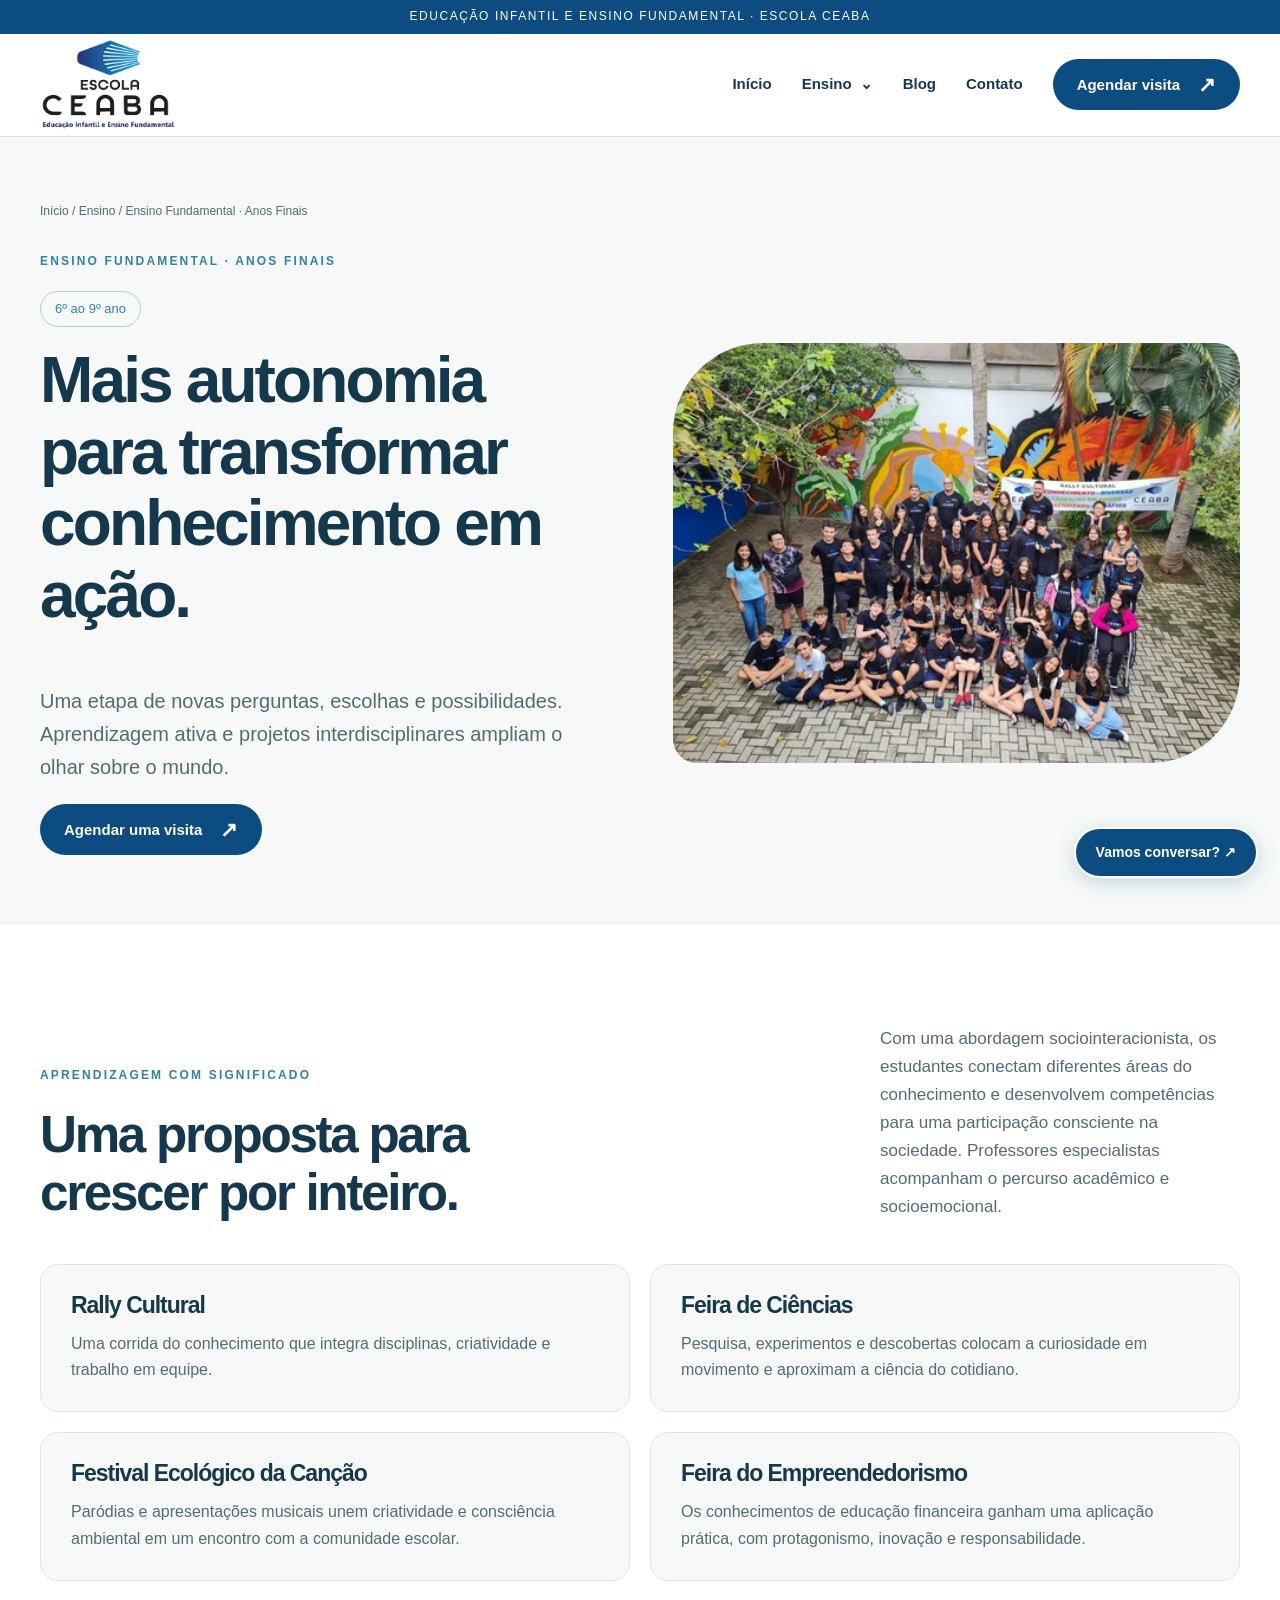
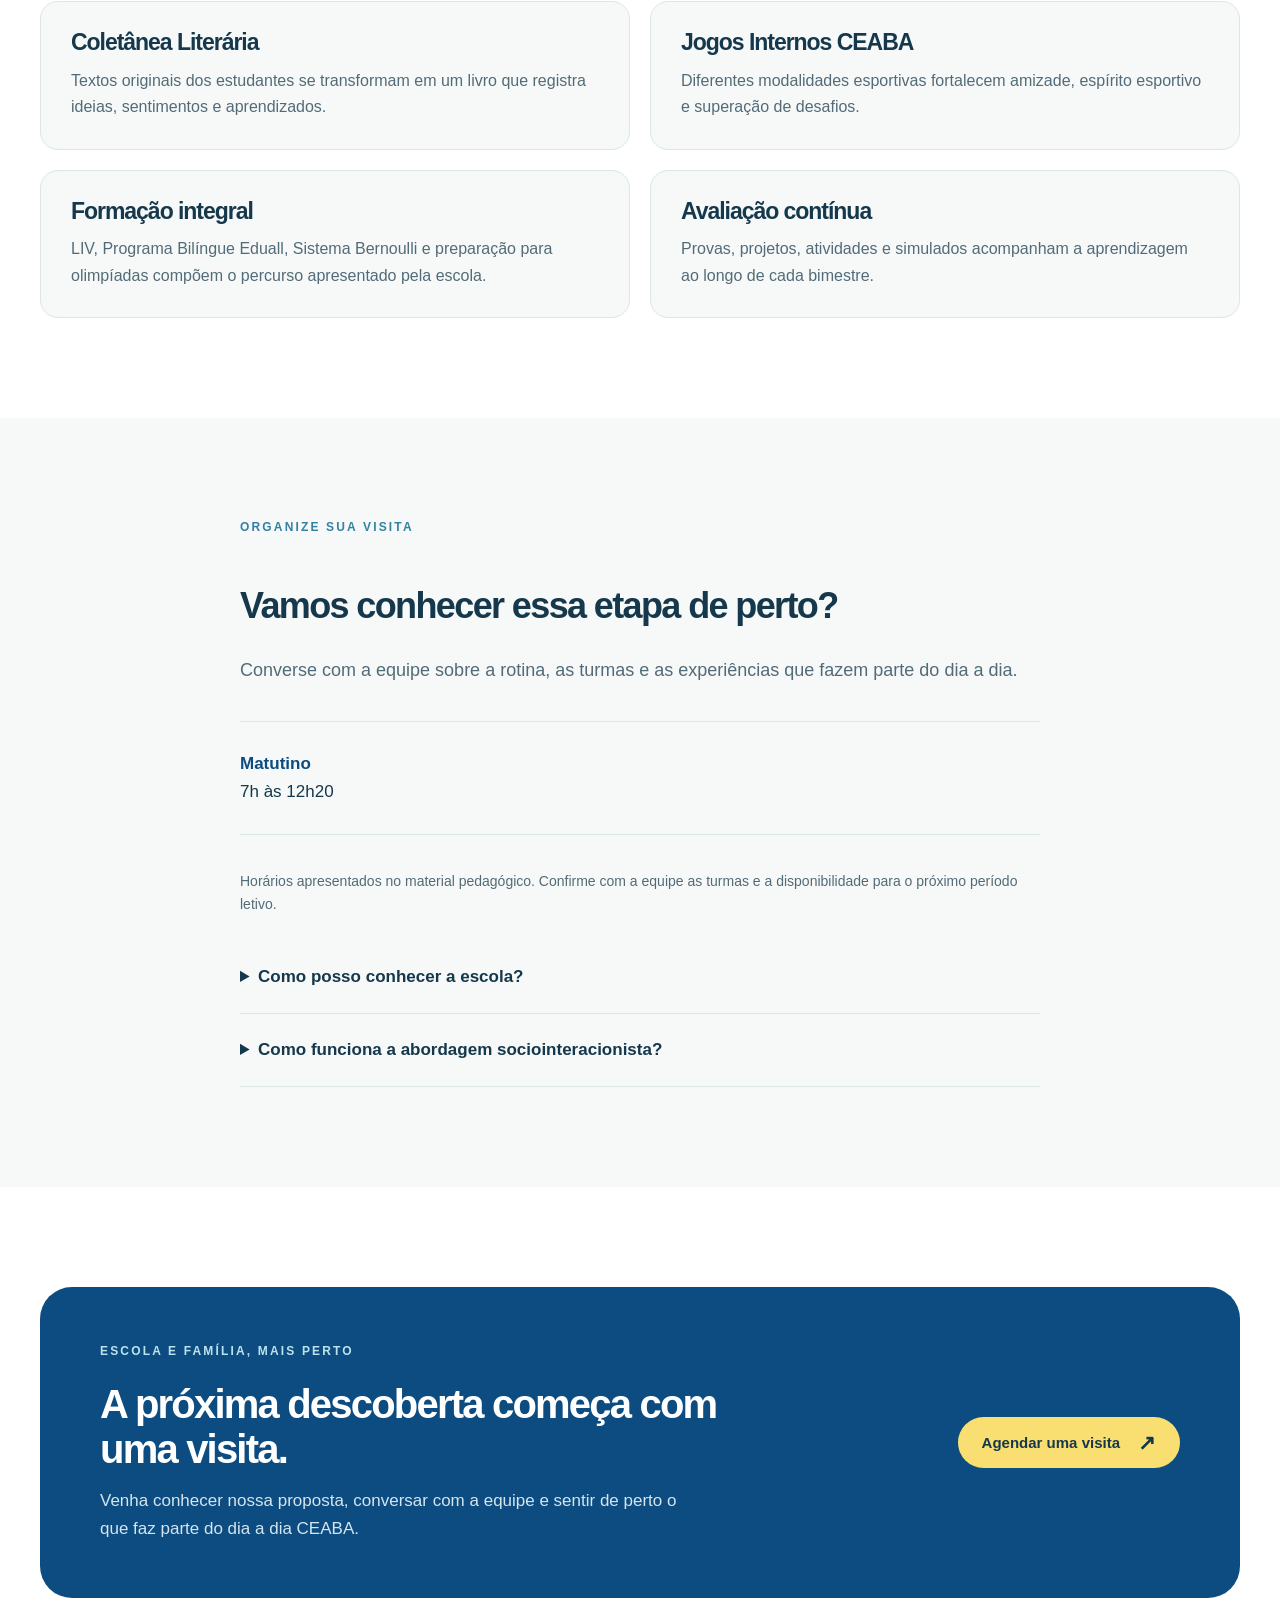
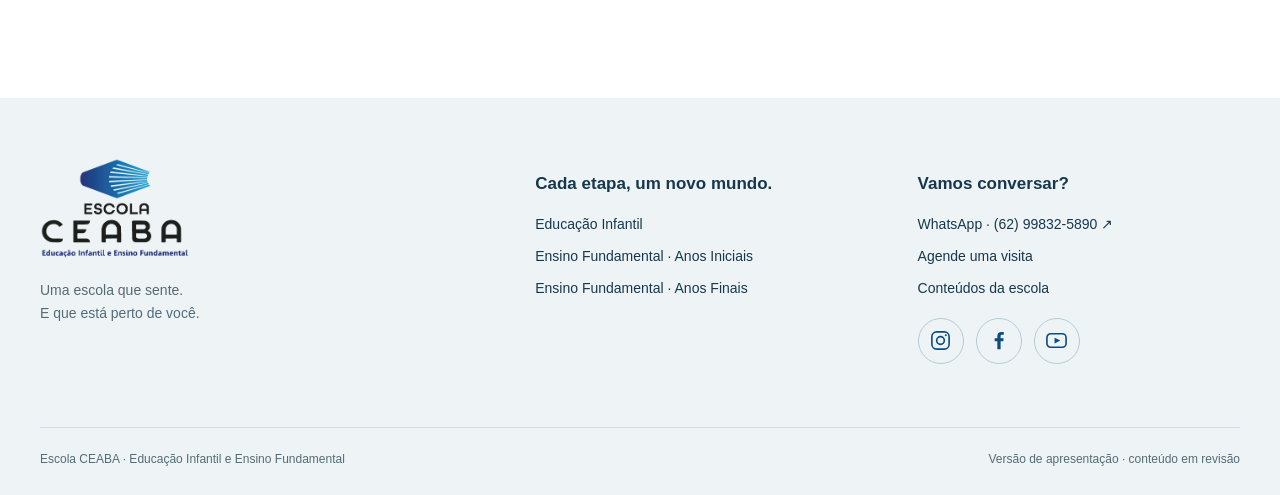
==== commit a09fd0b0: "Update Site source" ====
--- a/public/anos-finais.html
+++ b/public/anos-finais.html
@@ -9,5 +9,5 @@
 <button class="mobile-toggle" aria-controls="navigation" aria-expanded="false">Menu ☰</button>
 <nav class="nav" id="navigation" aria-label="Navegação principal"><a href="index.html">Início</a><details><summary>Ensino</summary><div class="subnav"><a href="educacao-infantil.html">Educação Infantil</a><a href="anos-iniciais.html">Anos Iniciais · 1º ao 5º</a><a href="anos-finais.html" aria-current="page">Anos Finais · 6º ao 9º</a></div></details><a href="blog.html">Blog</a><a href="contato.html">Contato</a><a class="button " href="https://wa.me/5562998325890?text=Ol%C3%A1%21%20Estou%20entrando%20em%20contato%20atrav%C3%A9s%20do%20SITE%20para%20agendar%20uma%20visita." target="_blank" rel="noopener noreferrer">Agendar visita<span class="arrow" aria-hidden="true">↗</span></a></nav></div></header>
 <main id="conteudo"><section class="page-hero"><div class="wrap"><div class="crumb"><a href="index.html">Início</a> / Ensino / Ensino Fundamental · Anos Finais</div><div class="split"><div><span class="eyebrow">Ensino Fundamental · Anos Finais</span><span class="age">6º ao 9º ano</span><h1>Mais autonomia para transformar conhecimento em ação.</h1><p class="lead">Uma etapa de novas perguntas, escolhas e possibilidades. Aprendizagem ativa e projetos interdisciplinares ampliam o olhar sobre o mundo.</p><a class="button " href="https://wa.me/5562998325890?text=Ol%C3%A1%21%20Estou%20entrando%20em%20contato%20atrav%C3%A9s%20do%20SITE%20para%20agendar%20uma%20visita." target="_blank" rel="noopener noreferrer">Agendar uma visita<span class="arrow" aria-hidden="true">↗</span></a></div><img src="assets/finais.webp" alt="Vivência pedagógica da Escola CEABA" class="" loading="eager" decoding="async"></div></div></section><section class="section"><div class="wrap"><div class="section-head"><div><span class="eyebrow">APRENDIZAGEM COM SIGNIFICADO</span><h2>Uma proposta para<br>crescer por inteiro.</h2></div><p>Com uma abordagem sociointeracionista, os estudantes conectam diferentes áreas do conhecimento e desenvolvem competências para uma participação consciente na sociedade. Professores especialistas acompanham o percurso acadêmico e socioemocional.</p></div><div class="projects"><article class="project"><h3>Rally Cultural</h3><p>Uma corrida do conhecimento que integra disciplinas, criatividade e trabalho em equipe.</p></article><article class="project"><h3>Feira de Ciências</h3><p>Pesquisa, experimentos e descobertas colocam a curiosidade em movimento e aproximam a ciência do cotidiano.</p></article><article class="project"><h3>Festival Ecológico da Canção</h3><p>Paródias e apresentações musicais unem criatividade e consciência ambiental em um encontro com a comunidade escolar.</p></article><article class="project"><h3>Feira do Empreendedorismo</h3><p>Os conhecimentos de educação financeira ganham uma aplicação prática, com protagonismo, inovação e responsabilidade.</p></article><article class="project"><h3>Coletânea Literária</h3><p>Textos originais dos estudantes se transformam em um livro que registra ideias, sentimentos e aprendizados.</p></article><article class="project"><h3>Jogos Internos CEABA</h3><p>Diferentes modalidades esportivas fortalecem amizade, espírito esportivo e superação de desafios.</p></article><article class="project"><h3>Formação integral</h3><p>LIV, Programa Bilíngue Eduall, Sistema Bernoulli e preparação para olimpíadas compõem o percurso apresentado pela escola.</p></article><article class="project"><h3>Avaliação contínua</h3><p>Provas, projetos, atividades e simulados acompanham a aprendizagem ao longo de cada bimestre.</p></article></div></div></section><section class="section soft"><div class="wrap content"><span class="eyebrow">ORGANIZE SUA VISITA</span><h2>Vamos conhecer essa etapa de perto?</h2><p>Converse com a equipe sobre a rotina, as turmas e as experiências que fazem parte do dia a dia.</p><div class="schedule"><div><strong>Matutino</strong>7h às 12h20</div></div><p style="font-size:14px">Horários apresentados no material pedagógico. Confirme com a equipe as turmas e a disponibilidade para o próximo período letivo.</p><div class="faq"><details><summary>Como posso conhecer a escola?</summary><p>Agende uma visita pelo WhatsApp. Nossa equipe poderá conversar sobre a proposta pedagógica e combinar um horário para receber sua família.</p></details><details><summary>Como funciona a abordagem sociointeracionista?</summary><p>A aprendizagem é construída por meio das interações, das experiências e da participação ativa dos estudantes. O professor faz a mediação, reconhecendo o repertório e o desenvolvimento de cada aluno.</p></details></div></div></section><section class="section"><div class="wrap"><div class="wide-cta"><div><span class="eyebrow" style="color:#bce3ed">ESCOLA E FAMÍLIA, MAIS PERTO</span><h2>A próxima descoberta começa com uma visita.</h2><p>Venha conhecer nossa proposta, conversar com a equipe e sentir de perto o que faz parte do dia a dia CEABA.</p></div><a class="button yellow" href="https://wa.me/5562998325890?text=Ol%C3%A1%21%20Estou%20entrando%20em%20contato%20atrav%C3%A9s%20do%20SITE%20para%20agendar%20uma%20visita." target="_blank" rel="noopener noreferrer">Agendar uma visita<span class="arrow" aria-hidden="true">↗</span></a></div></div></section></main>
-<footer class="footer"><div class="wrap"><div class="footer-grid"><div><img src="assets/logo.png" alt="Escola CEABA" width="150" height="101" loading="lazy"><p>Uma escola que sente.<br>E que está perto de você.</p></div><div><h3>Cada etapa, um novo mundo.</h3><a href="educacao-infantil.html">Educação Infantil</a><a href="anos-iniciais.html">Ensino Fundamental · Anos Iniciais</a><a href="anos-finais.html">Ensino Fundamental · Anos Finais</a></div><div><h3>Vamos conversar?</h3><a href="https://wa.me/5562998325890?text=Ol%C3%A1%21%20Estou%20entrando%20em%20contato%20atrav%C3%A9s%20do%20SITE%20para%20agendar%20uma%20visita." target="_blank" rel="noopener noreferrer">WhatsApp · (62) 99832-5890 ↗</a><a href="contato.html">Agende uma visita</a><a href="blog.html">Conteúdos da escola</a><div class="social-links" aria-label="Redes sociais da Escola CEABA"><a href="https://www.instagram.com/escola.ceaba" target="_blank" rel="noopener noreferrer" aria-label="Instagram da Escola CEABA (abre em nova aba)">Instagram ↗</a><a href="https://www.facebook.com/ceabagoiania" target="_blank" rel="noopener noreferrer" aria-label="Facebook da Escola CEABA (abre em nova aba)">Facebook ↗</a><a href="https://www.youtube.com/@escolaceaba/videos" target="_blank" rel="noopener noreferrer" aria-label="YouTube da Escola CEABA (abre em nova aba)">YouTube ↗</a></div></div></div><div class="footer-bottom"><span>Escola CEABA · Educação Infantil e Ensino Fundamental</span><span>Versão de apresentação · conteúdo em revisão</span></div></div></footer>
+<footer class="footer"><div class="wrap"><div class="footer-grid"><div><img src="assets/logo.png" alt="Escola CEABA" width="150" height="101" loading="lazy"><p>Uma escola que sente.<br>E que está perto de você.</p></div><div><h3>Cada etapa, um novo mundo.</h3><a href="educacao-infantil.html">Educação Infantil</a><a href="anos-iniciais.html">Ensino Fundamental · Anos Iniciais</a><a href="anos-finais.html">Ensino Fundamental · Anos Finais</a></div><div><h3>Vamos conversar?</h3><a href="https://wa.me/5562998325890?text=Ol%C3%A1%21%20Estou%20entrando%20em%20contato%20atrav%C3%A9s%20do%20SITE%20para%20agendar%20uma%20visita." target="_blank" rel="noopener noreferrer">WhatsApp · (62) 99832-5890 ↗</a><a href="contato.html">Agende uma visita</a><a href="blog.html">Conteúdos da escola</a><div class="social-links icon-links" role="group" aria-label="Redes sociais da Escola CEABA"><a href="https://www.instagram.com/escola.ceaba" target="_blank" rel="noopener noreferrer" title="Instagram" aria-label="Instagram da Escola CEABA (abre em nova aba)"><svg viewBox="0 0 24 24" width="23" height="23" fill="none" stroke="currentColor" stroke-width="1.7" aria-hidden="true" focusable="false"><rect x="3" y="3" width="18" height="18" rx="5"/><circle cx="12" cy="12" r="4"/><circle cx="17.5" cy="6.5" r="1" fill="currentColor" stroke="none"/></svg></a><a href="https://www.facebook.com/ceabagoiania" target="_blank" rel="noopener noreferrer" title="Facebook" aria-label="Facebook da Escola CEABA (abre em nova aba)"><svg viewBox="0 0 24 24" width="23" height="23" fill="none" stroke="currentColor" stroke-width="1.7" aria-hidden="true" focusable="false"><path d="M14.2 21v-8.2H17l.4-3.2h-3.2v-2c0-.9.3-1.5 1.6-1.5h1.7V3.2c-.3 0-1.3-.2-2.5-.2-2.5 0-4.2 1.5-4.2 4.3v2.3H8v3.2h2.8V21z" fill="currentColor" stroke="none"/></svg></a><a href="https://www.youtube.com/@escolaceaba/videos" target="_blank" rel="noopener noreferrer" title="YouTube" aria-label="YouTube da Escola CEABA (abre em nova aba)"><svg viewBox="0 0 24 24" width="23" height="23" fill="none" stroke="currentColor" stroke-width="1.7" aria-hidden="true" focusable="false"><rect x="2" y="5" width="20" height="14" rx="4"/><path d="m10 9 6 3-6 3z" fill="currentColor" stroke="none"/></svg></a></div></div></div><div class="footer-bottom"><span>Escola CEABA · Educação Infantil e Ensino Fundamental</span><span>Versão de apresentação · conteúdo em revisão</span></div></div></footer>
 <a class="whatsapp" href="https://wa.me/5562998325890?text=Ol%C3%A1%21%20Estou%20entrando%20em%20contato%20atrav%C3%A9s%20do%20SITE%20para%20agendar%20uma%20visita." target="_blank" rel="noopener noreferrer" aria-label="Conversar com a Escola CEABA pelo WhatsApp (abre em nova aba)">Vamos conversar? ↗</a></body></html>
--- a/public/assets/style.css
+++ b/public/assets/style.css
@@ -4,3 +4,16 @@
 @media(max-width:760px){.wrap{width:calc(100% - 36px)}.topline{font-size:10px}.header .wrap{min-height:82px}.brand img{width:111px;height:73px}.mobile-toggle{display:block;padding:10px 16px;background:white;border:1px solid var(--line);border-radius:30px;font-size:14px}.nav{display:none;position:absolute;top:100%;left:0;width:100%;background:white;padding:20px;box-shadow:0 20px 30px #123b5015;align-items:stretch;gap:7px;border-bottom:1px solid var(--line)}.nav.open{display:flex;flex-direction:column}.nav>a:not(.button),.nav summary{padding:10px}.subnav{position:static;box-shadow:none;margin-bottom:10px;min-width:0;border:0;background:var(--paper)}.hero-grid{grid-template-columns:1fr;padding-top:45px;padding-bottom:35px}.hero h1{font-size:52px;max-width:520px}.hero .intro{font-size:17px}.hero-visual{width:min(500px,100%);margin:20px auto 0;min-height:400px;padding-left:20px}.photo-main{height:350px}.photo-small{height:205px}.visual-circle{right:0;width:300px;height:300px}.sun{font-size:60px}.photo-note{padding:12px 16px;font-size:11px}.photo-note strong{font-size:15px}.hero-bottom{flex-wrap:wrap;justify-content:center;gap:10px 22px;font-size:11px}.section{padding:62px 0}.section-head{display:block;margin-bottom:30px}.section-head p{margin-top:22px}.stages,.story-grid{grid-template-columns:1fr}.stage{display:grid;grid-template-columns:38% 1fr}.stage>img{height:100%;min-height:280px}.stage-body{padding:22px}.stage h3{font-size:27px}.split,.contact-grid{grid-template-columns:1fr;gap:35px}.split-photo>img{height:390px}.split h2{font-size:36px}.pillar-number{margin-bottom:18px}.pillar h3{font-size:23px}.pillars{gap:25px}.wide-cta{display:block;padding:33px 27px;border-radius:24px}.wide-cta h2{font-size:33px}.wide-cta .button{margin-top:25px}.story-grid{gap:40px}.story{display:grid;grid-template-columns:1fr}.story img{height:270px}.footer-grid{grid-template-columns:1fr;gap:20px}.footer-bottom{display:block;padding-bottom:55px}.footer-bottom span{display:block;margin-bottom:7px}.whatsapp{font-size:12px;padding:10px 15px;right:14px;bottom:14px}.page-hero{padding:40px 0 45px}.page-hero .split{gap:30px}.page-hero h1{font-size:44px}.page-hero img{height:320px}.projects{grid-template-columns:1fr}.schedule{flex-direction:column;gap:15px}.content h2{font-size:30px}.contact-box{padding:26px}}@media(prefers-reduced-motion:reduce){html{scroll-behavior:auto}*,*::before,*::after{transition:none!important;animation:none!important}}
 
 .social-links{display:flex;flex-wrap:wrap;gap:8px 18px;margin:18px 0}.social-links a{font-size:14px;color:var(--navy);text-decoration:underline;text-underline-offset:4px}
+
+.story.cover-square img{height:auto;aspect-ratio:1;object-fit:contain;background:var(--paper)}
+.article-cover.square-cover{width:min(600px,100%);max-height:none;height:auto;aspect-ratio:1;object-fit:contain;margin:0 auto 50px;border-radius:20px}
+.article-body h2{font-size:clamp(26px,3vw,36px);line-height:1.2}
+.article-body p,.article-body li{font-size:18px;line-height:1.8}
+.article-body ul,.article-body ol{color:var(--muted);padding-left:28px;margin:25px 0 35px}
+.article-body li{padding-left:5px;margin:12px 0}
+.article-body blockquote{margin:32px 0;padding:24px 28px;border-left:4px solid var(--sky);background:var(--paper);border-radius:0 16px 16px 0}
+.article-body blockquote p{margin:0;color:var(--navy)}
+
+.social-links.icon-links{gap:12px;align-items:center}
+.social-links.icon-links a{display:inline-flex;align-items:center;justify-content:center;width:46px;height:46px;margin:0;border:1px solid #b2cbd5;border-radius:50%;color:var(--navy);text-decoration:none;transition:background .2s,color .2s}
+.social-links.icon-links a:hover{background:var(--navy);color:white;border-color:var(--navy)}
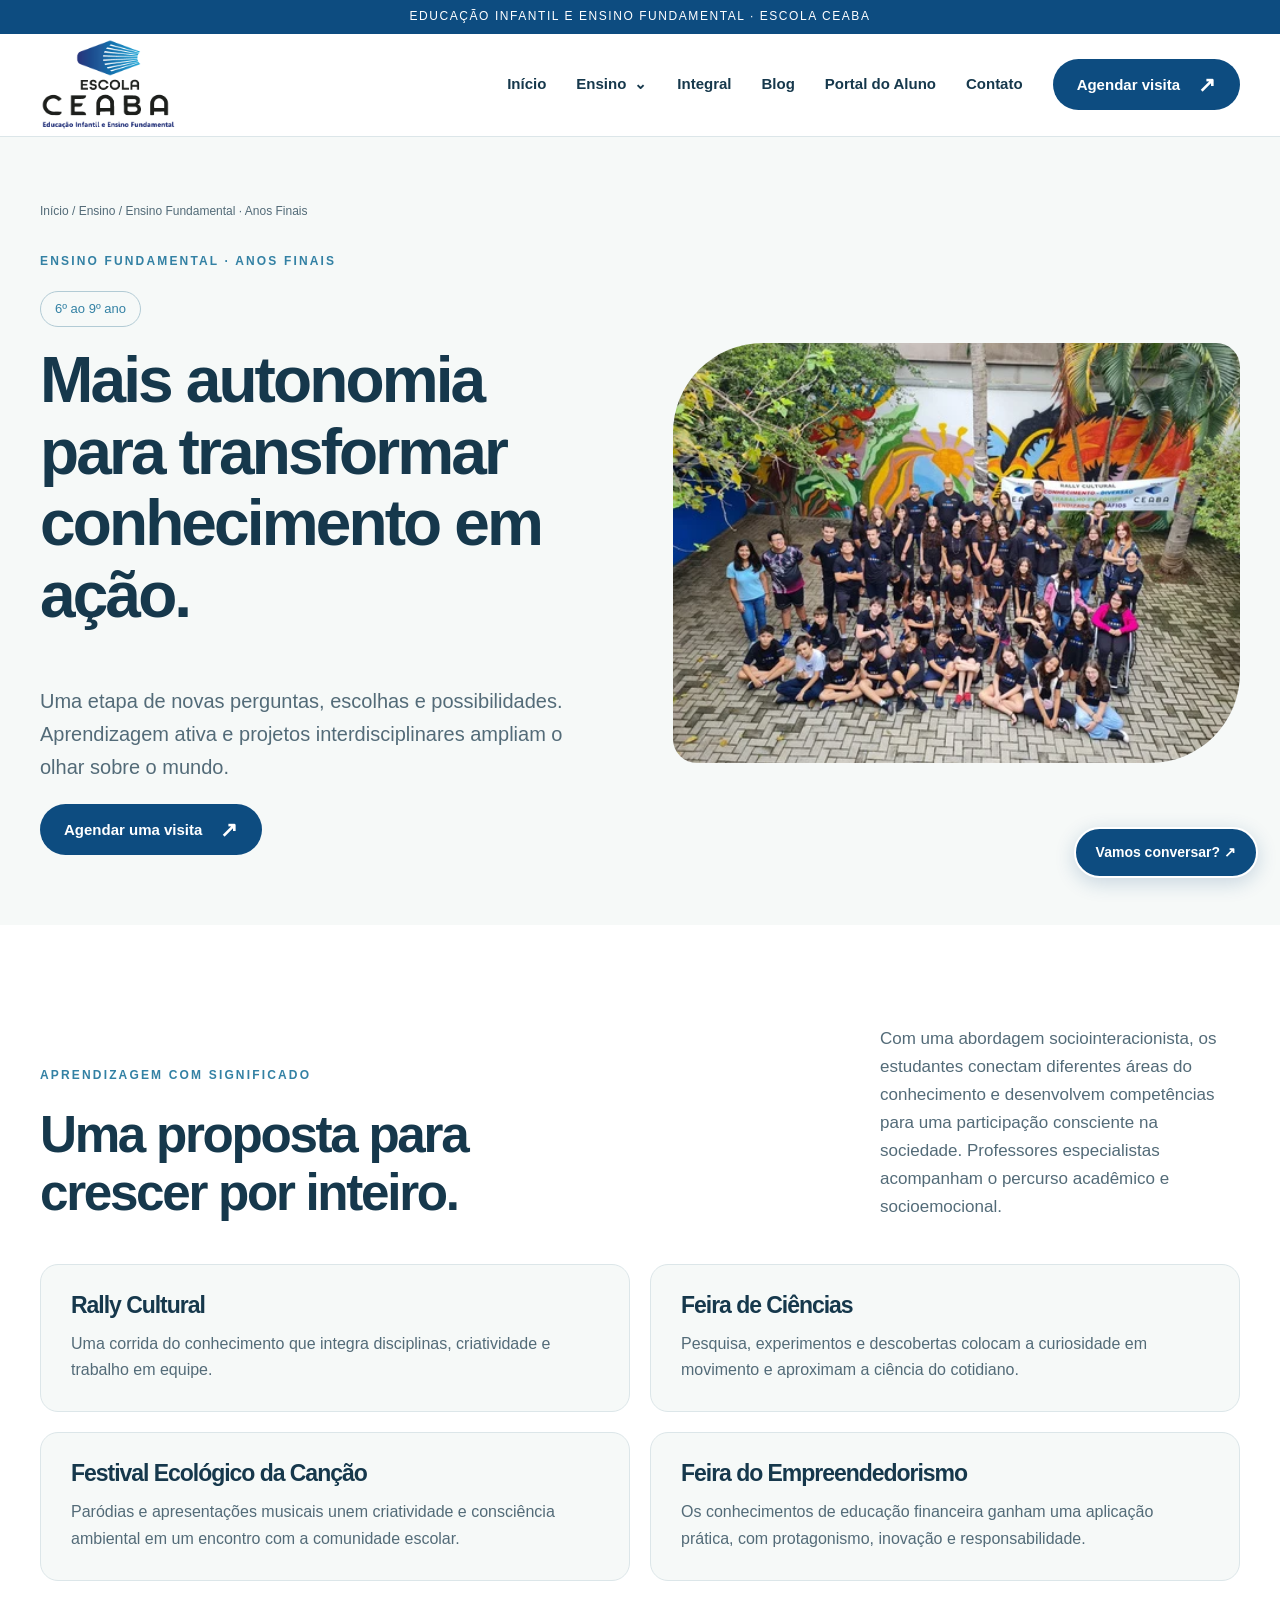
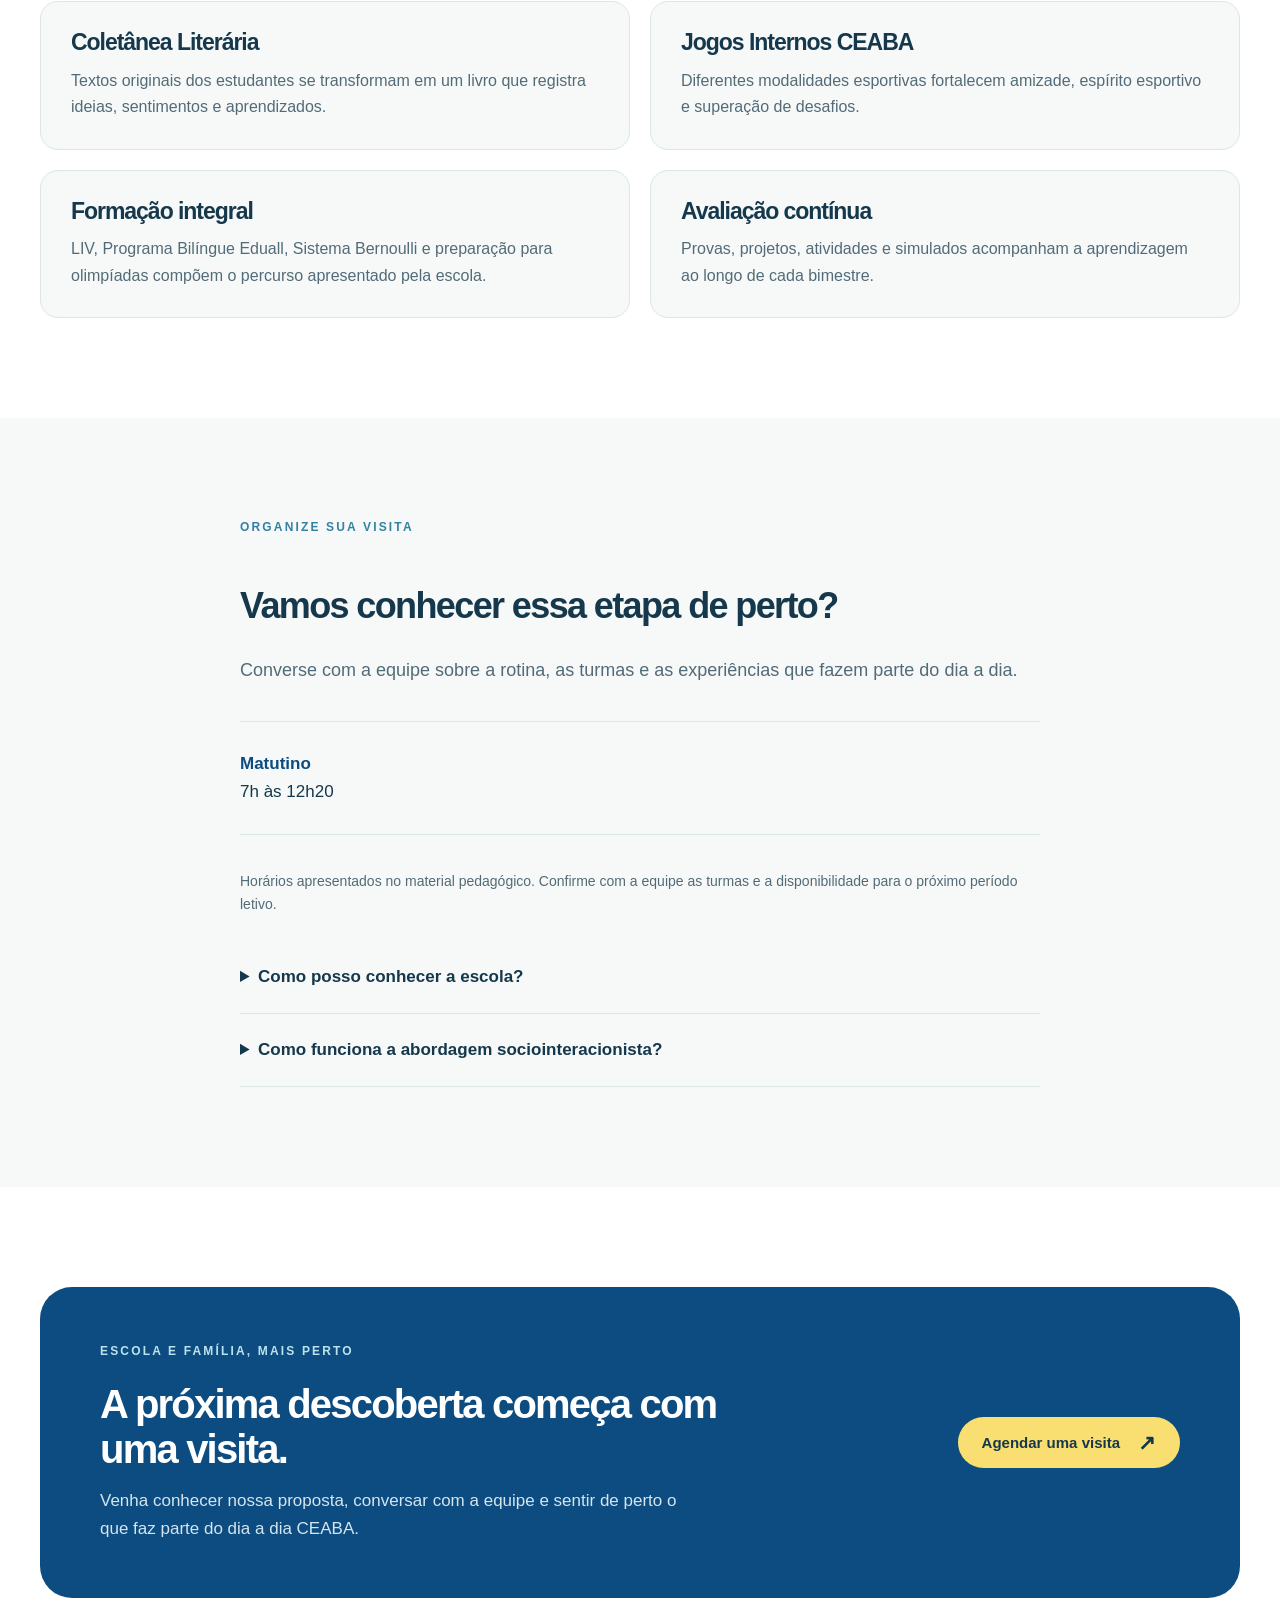
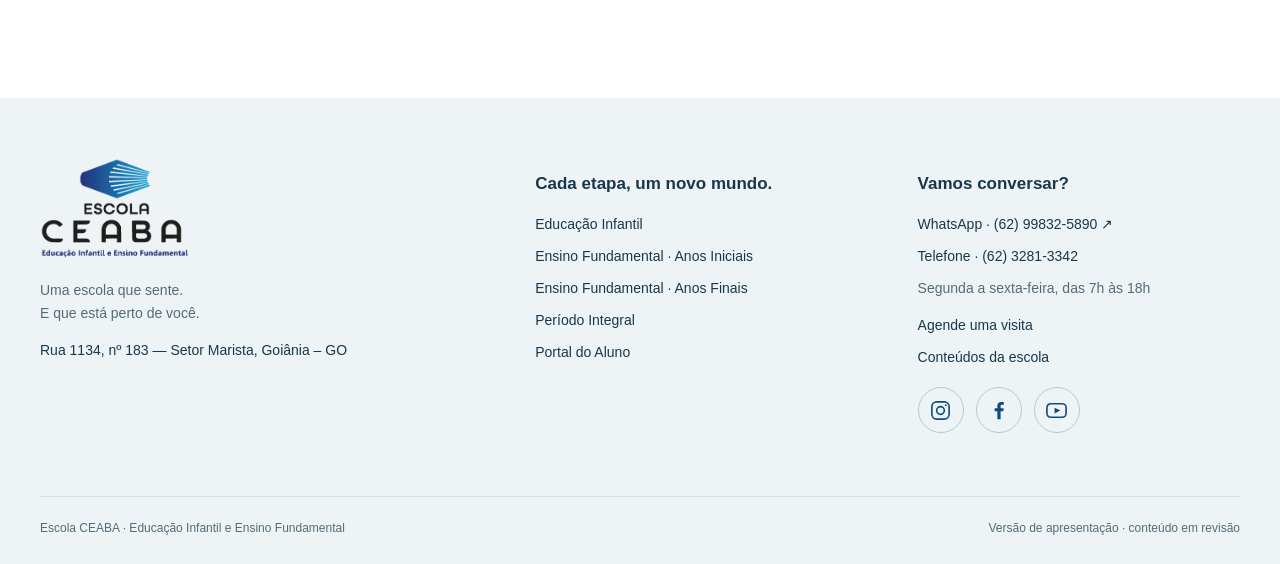
==== commit 0b5ae571: "Update Site source" ====
--- a/public/anos-finais.html
+++ b/public/anos-finais.html
@@ -7,7 +7,7 @@
 <body><a class="skip" href="#conteudo">Pular para o conteúdo</a><div class="topline">EDUCAÇÃO INFANTIL E ENSINO FUNDAMENTAL · ESCOLA CEABA</div>
 <header class="header"><div class="wrap"><a class="brand" href="index.html" aria-label="Escola CEABA — início"><img src="assets/logo.png" alt="Escola CEABA" width="137" height="91"></a>
 <button class="mobile-toggle" aria-controls="navigation" aria-expanded="false">Menu ☰</button>
-<nav class="nav" id="navigation" aria-label="Navegação principal"><a href="index.html">Início</a><details><summary>Ensino</summary><div class="subnav"><a href="educacao-infantil.html">Educação Infantil</a><a href="anos-iniciais.html">Anos Iniciais · 1º ao 5º</a><a href="anos-finais.html" aria-current="page">Anos Finais · 6º ao 9º</a></div></details><a href="blog.html">Blog</a><a href="contato.html">Contato</a><a class="button " href="https://wa.me/5562998325890?text=Ol%C3%A1%21%20Estou%20entrando%20em%20contato%20atrav%C3%A9s%20do%20SITE%20para%20agendar%20uma%20visita." target="_blank" rel="noopener noreferrer">Agendar visita<span class="arrow" aria-hidden="true">↗</span></a></nav></div></header>
+<nav class="nav" id="navigation" aria-label="Navegação principal"><a href="index.html">Início</a><details><summary>Ensino</summary><div class="subnav"><a href="educacao-infantil.html">Educação Infantil</a><a href="anos-iniciais.html">Anos Iniciais · 1º ao 5º</a><a href="anos-finais.html" aria-current="page">Anos Finais · 6º ao 9º</a></div></details><a href="integral.html">Integral</a><a href="blog.html">Blog</a><a href="portal-do-aluno.html">Portal do Aluno</a><a href="contato.html">Contato</a><a class="button " href="https://wa.me/5562998325890?text=Ol%C3%A1%21%20Estou%20entrando%20em%20contato%20atrav%C3%A9s%20do%20SITE%20para%20agendar%20uma%20visita." target="_blank" rel="noopener noreferrer">Agendar visita<span class="arrow" aria-hidden="true">↗</span></a></nav></div></header>
 <main id="conteudo"><section class="page-hero"><div class="wrap"><div class="crumb"><a href="index.html">Início</a> / Ensino / Ensino Fundamental · Anos Finais</div><div class="split"><div><span class="eyebrow">Ensino Fundamental · Anos Finais</span><span class="age">6º ao 9º ano</span><h1>Mais autonomia para transformar conhecimento em ação.</h1><p class="lead">Uma etapa de novas perguntas, escolhas e possibilidades. Aprendizagem ativa e projetos interdisciplinares ampliam o olhar sobre o mundo.</p><a class="button " href="https://wa.me/5562998325890?text=Ol%C3%A1%21%20Estou%20entrando%20em%20contato%20atrav%C3%A9s%20do%20SITE%20para%20agendar%20uma%20visita." target="_blank" rel="noopener noreferrer">Agendar uma visita<span class="arrow" aria-hidden="true">↗</span></a></div><img src="assets/finais.webp" alt="Vivência pedagógica da Escola CEABA" class="" loading="eager" decoding="async"></div></div></section><section class="section"><div class="wrap"><div class="section-head"><div><span class="eyebrow">APRENDIZAGEM COM SIGNIFICADO</span><h2>Uma proposta para<br>crescer por inteiro.</h2></div><p>Com uma abordagem sociointeracionista, os estudantes conectam diferentes áreas do conhecimento e desenvolvem competências para uma participação consciente na sociedade. Professores especialistas acompanham o percurso acadêmico e socioemocional.</p></div><div class="projects"><article class="project"><h3>Rally Cultural</h3><p>Uma corrida do conhecimento que integra disciplinas, criatividade e trabalho em equipe.</p></article><article class="project"><h3>Feira de Ciências</h3><p>Pesquisa, experimentos e descobertas colocam a curiosidade em movimento e aproximam a ciência do cotidiano.</p></article><article class="project"><h3>Festival Ecológico da Canção</h3><p>Paródias e apresentações musicais unem criatividade e consciência ambiental em um encontro com a comunidade escolar.</p></article><article class="project"><h3>Feira do Empreendedorismo</h3><p>Os conhecimentos de educação financeira ganham uma aplicação prática, com protagonismo, inovação e responsabilidade.</p></article><article class="project"><h3>Coletânea Literária</h3><p>Textos originais dos estudantes se transformam em um livro que registra ideias, sentimentos e aprendizados.</p></article><article class="project"><h3>Jogos Internos CEABA</h3><p>Diferentes modalidades esportivas fortalecem amizade, espírito esportivo e superação de desafios.</p></article><article class="project"><h3>Formação integral</h3><p>LIV, Programa Bilíngue Eduall, Sistema Bernoulli e preparação para olimpíadas compõem o percurso apresentado pela escola.</p></article><article class="project"><h3>Avaliação contínua</h3><p>Provas, projetos, atividades e simulados acompanham a aprendizagem ao longo de cada bimestre.</p></article></div></div></section><section class="section soft"><div class="wrap content"><span class="eyebrow">ORGANIZE SUA VISITA</span><h2>Vamos conhecer essa etapa de perto?</h2><p>Converse com a equipe sobre a rotina, as turmas e as experiências que fazem parte do dia a dia.</p><div class="schedule"><div><strong>Matutino</strong>7h às 12h20</div></div><p style="font-size:14px">Horários apresentados no material pedagógico. Confirme com a equipe as turmas e a disponibilidade para o próximo período letivo.</p><div class="faq"><details><summary>Como posso conhecer a escola?</summary><p>Agende uma visita pelo WhatsApp. Nossa equipe poderá conversar sobre a proposta pedagógica e combinar um horário para receber sua família.</p></details><details><summary>Como funciona a abordagem sociointeracionista?</summary><p>A aprendizagem é construída por meio das interações, das experiências e da participação ativa dos estudantes. O professor faz a mediação, reconhecendo o repertório e o desenvolvimento de cada aluno.</p></details></div></div></section><section class="section"><div class="wrap"><div class="wide-cta"><div><span class="eyebrow" style="color:#bce3ed">ESCOLA E FAMÍLIA, MAIS PERTO</span><h2>A próxima descoberta começa com uma visita.</h2><p>Venha conhecer nossa proposta, conversar com a equipe e sentir de perto o que faz parte do dia a dia CEABA.</p></div><a class="button yellow" href="https://wa.me/5562998325890?text=Ol%C3%A1%21%20Estou%20entrando%20em%20contato%20atrav%C3%A9s%20do%20SITE%20para%20agendar%20uma%20visita." target="_blank" rel="noopener noreferrer">Agendar uma visita<span class="arrow" aria-hidden="true">↗</span></a></div></div></section></main>
-<footer class="footer"><div class="wrap"><div class="footer-grid"><div><img src="assets/logo.png" alt="Escola CEABA" width="150" height="101" loading="lazy"><p>Uma escola que sente.<br>E que está perto de você.</p></div><div><h3>Cada etapa, um novo mundo.</h3><a href="educacao-infantil.html">Educação Infantil</a><a href="anos-iniciais.html">Ensino Fundamental · Anos Iniciais</a><a href="anos-finais.html">Ensino Fundamental · Anos Finais</a></div><div><h3>Vamos conversar?</h3><a href="https://wa.me/5562998325890?text=Ol%C3%A1%21%20Estou%20entrando%20em%20contato%20atrav%C3%A9s%20do%20SITE%20para%20agendar%20uma%20visita." target="_blank" rel="noopener noreferrer">WhatsApp · (62) 99832-5890 ↗</a><a href="contato.html">Agende uma visita</a><a href="blog.html">Conteúdos da escola</a><div class="social-links icon-links" role="group" aria-label="Redes sociais da Escola CEABA"><a href="https://www.instagram.com/escola.ceaba" target="_blank" rel="noopener noreferrer" title="Instagram" aria-label="Instagram da Escola CEABA (abre em nova aba)"><svg viewBox="0 0 24 24" width="23" height="23" fill="none" stroke="currentColor" stroke-width="1.7" aria-hidden="true" focusable="false"><rect x="3" y="3" width="18" height="18" rx="5"/><circle cx="12" cy="12" r="4"/><circle cx="17.5" cy="6.5" r="1" fill="currentColor" stroke="none"/></svg></a><a href="https://www.facebook.com/ceabagoiania" target="_blank" rel="noopener noreferrer" title="Facebook" aria-label="Facebook da Escola CEABA (abre em nova aba)"><svg viewBox="0 0 24 24" width="23" height="23" fill="none" stroke="currentColor" stroke-width="1.7" aria-hidden="true" focusable="false"><path d="M14.2 21v-8.2H17l.4-3.2h-3.2v-2c0-.9.3-1.5 1.6-1.5h1.7V3.2c-.3 0-1.3-.2-2.5-.2-2.5 0-4.2 1.5-4.2 4.3v2.3H8v3.2h2.8V21z" fill="currentColor" stroke="none"/></svg></a><a href="https://www.youtube.com/@escolaceaba/videos" target="_blank" rel="noopener noreferrer" title="YouTube" aria-label="YouTube da Escola CEABA (abre em nova aba)"><svg viewBox="0 0 24 24" width="23" height="23" fill="none" stroke="currentColor" stroke-width="1.7" aria-hidden="true" focusable="false"><rect x="2" y="5" width="20" height="14" rx="4"/><path d="m10 9 6 3-6 3z" fill="currentColor" stroke="none"/></svg></a></div></div></div><div class="footer-bottom"><span>Escola CEABA · Educação Infantil e Ensino Fundamental</span><span>Versão de apresentação · conteúdo em revisão</span></div></div></footer>
+<footer class="footer"><div class="wrap"><div class="footer-grid"><div><img src="assets/logo.png" alt="Escola CEABA" width="150" height="101" loading="lazy"><p>Uma escola que sente.<br>E que está perto de você.</p><a href="https://maps.app.goo.gl/WpX1V1PkWK7XWChd8" target="_blank" rel="noopener noreferrer">Rua 1134, nº 183 — Setor Marista, Goiânia – GO</a></div><div><h3>Cada etapa, um novo mundo.</h3><a href="educacao-infantil.html">Educação Infantil</a><a href="anos-iniciais.html">Ensino Fundamental · Anos Iniciais</a><a href="anos-finais.html">Ensino Fundamental · Anos Finais</a><a href="integral.html">Período Integral</a><a href="portal-do-aluno.html">Portal do Aluno</a></div><div><h3>Vamos conversar?</h3><a href="https://wa.me/5562998325890?text=Ol%C3%A1%21%20Estou%20entrando%20em%20contato%20atrav%C3%A9s%20do%20SITE%20para%20agendar%20uma%20visita." target="_blank" rel="noopener noreferrer">WhatsApp · (62) 99832-5890 ↗</a><a href="tel:+556232813342">Telefone · (62) 3281-3342</a><p>Segunda a sexta-feira, das 7h às 18h</p><a href="contato.html">Agende uma visita</a><a href="blog.html">Conteúdos da escola</a><div class="social-links icon-links" role="group" aria-label="Redes sociais da Escola CEABA"><a href="https://www.instagram.com/escola.ceaba" target="_blank" rel="noopener noreferrer" title="Instagram" aria-label="Instagram da Escola CEABA (abre em nova aba)"><svg viewBox="0 0 24 24" width="23" height="23" fill="none" stroke="currentColor" stroke-width="1.7" aria-hidden="true" focusable="false"><rect x="3" y="3" width="18" height="18" rx="5"/><circle cx="12" cy="12" r="4"/><circle cx="17.5" cy="6.5" r="1" fill="currentColor" stroke="none"/></svg></a><a href="https://www.facebook.com/ceabagoiania" target="_blank" rel="noopener noreferrer" title="Facebook" aria-label="Facebook da Escola CEABA (abre em nova aba)"><svg viewBox="0 0 24 24" width="23" height="23" fill="none" stroke="currentColor" stroke-width="1.7" aria-hidden="true" focusable="false"><path d="M14.2 21v-8.2H17l.4-3.2h-3.2v-2c0-.9.3-1.5 1.6-1.5h1.7V3.2c-.3 0-1.3-.2-2.5-.2-2.5 0-4.2 1.5-4.2 4.3v2.3H8v3.2h2.8V21z" fill="currentColor" stroke="none"/></svg></a><a href="https://www.youtube.com/@escolaceaba/videos" target="_blank" rel="noopener noreferrer" title="YouTube" aria-label="YouTube da Escola CEABA (abre em nova aba)"><svg viewBox="0 0 24 24" width="23" height="23" fill="none" stroke="currentColor" stroke-width="1.7" aria-hidden="true" focusable="false"><rect x="2" y="5" width="20" height="14" rx="4"/><path d="m10 9 6 3-6 3z" fill="currentColor" stroke="none"/></svg></a></div></div></div><div class="footer-bottom"><span>Escola CEABA · Educação Infantil e Ensino Fundamental</span><span>Versão de apresentação · conteúdo em revisão</span></div></div></footer>
 <a class="whatsapp" href="https://wa.me/5562998325890?text=Ol%C3%A1%21%20Estou%20entrando%20em%20contato%20atrav%C3%A9s%20do%20SITE%20para%20agendar%20uma%20visita." target="_blank" rel="noopener noreferrer" aria-label="Conversar com a Escola CEABA pelo WhatsApp (abre em nova aba)">Vamos conversar? ↗</a></body></html>
--- a/public/assets/style.css
+++ b/public/assets/style.css
@@ -17,3 +17,20 @@
 .social-links.icon-links{gap:12px;align-items:center}
 .social-links.icon-links a{display:inline-flex;align-items:center;justify-content:center;width:46px;height:46px;margin:0;border:1px solid #b2cbd5;border-radius:50%;color:var(--navy);text-decoration:none;transition:background .2s,color .2s}
 .social-links.icon-links a:hover{background:var(--navy);color:white;border-color:var(--navy)}
+
+.testimonials{display:grid;grid-template-columns:repeat(3,1fr);gap:25px}
+.testimonial{margin:0;padding:30px;background:var(--paper);border:1px solid var(--line);border-radius:24px;display:flex;flex-direction:column}
+.testimonial .quote-mark{font-size:70px;height:52px}
+.testimonial blockquote{margin:0 0 30px;font-size:19px;line-height:1.65;color:var(--ink)}
+.testimonial figcaption{font-size:14px;font-weight:700;color:var(--navy);margin-top:auto}
+.instagram-invite{border-top:1px solid var(--line);padding-top:35px;display:flex;gap:35px;justify-content:space-between;align-items:center}
+.instagram-invite h3{font-size:30px}.instagram-invite p{margin-bottom:0;max-width:650px}.instagram-invite .button{flex-shrink:0}
+.instagram-widget{margin-bottom:30px;overflow:hidden;border-radius:20px;background:white}
+.platforms{display:grid;grid-template-columns:repeat(3,1fr);gap:25px}
+.platform-card{border:1px solid var(--line);padding:32px;border-radius:24px;display:flex;flex-direction:column;background:var(--paper)}
+.platform-card h2{font-size:36px}.platform-card p{font-size:16px;margin-bottom:30px}.platform-card .button{margin-top:auto;align-self:flex-start}
+.portal-help{margin:55px auto 0;max-width:800px;border-top:1px solid var(--line);padding-top:40px}.portal-help h2{font-size:34px}
+.contact-location address{font-style:normal;font-size:21px;line-height:1.7;margin-bottom:25px}.contact-location address span{font-size:16px;color:var(--muted)}
+.contact-location h3{font-size:24px;margin-top:35px}.contact-number{font-size:18px}.contact-separator{border-top:1px solid var(--line);margin:30px 0}.contact-box .contact-separator+h3{font-size:22px}
+@media(max-width:1050px){.mobile-toggle{display:block;padding:10px 16px;background:white;border:1px solid var(--line);border-radius:30px;font-size:14px}.nav{display:none;position:absolute;top:100%;left:0;width:100%;max-height:calc(100dvh - 100px);overflow:auto;background:white;padding:20px;box-shadow:0 20px 30px #123b5015;align-items:stretch;gap:7px;border-bottom:1px solid var(--line)}.nav.open{display:flex;flex-direction:column}.nav>a:not(.button),.nav summary{padding:10px}.subnav{position:static;box-shadow:none;margin-bottom:10px;min-width:0;border:0;background:var(--paper)}}
+@media(max-width:760px){.testimonials,.platforms{grid-template-columns:1fr}.instagram-invite{display:block}.instagram-invite .button{margin-top:25px}.testimonial{padding:25px}.platform-card{padding:28px}.contact-location address{font-size:19px}}
